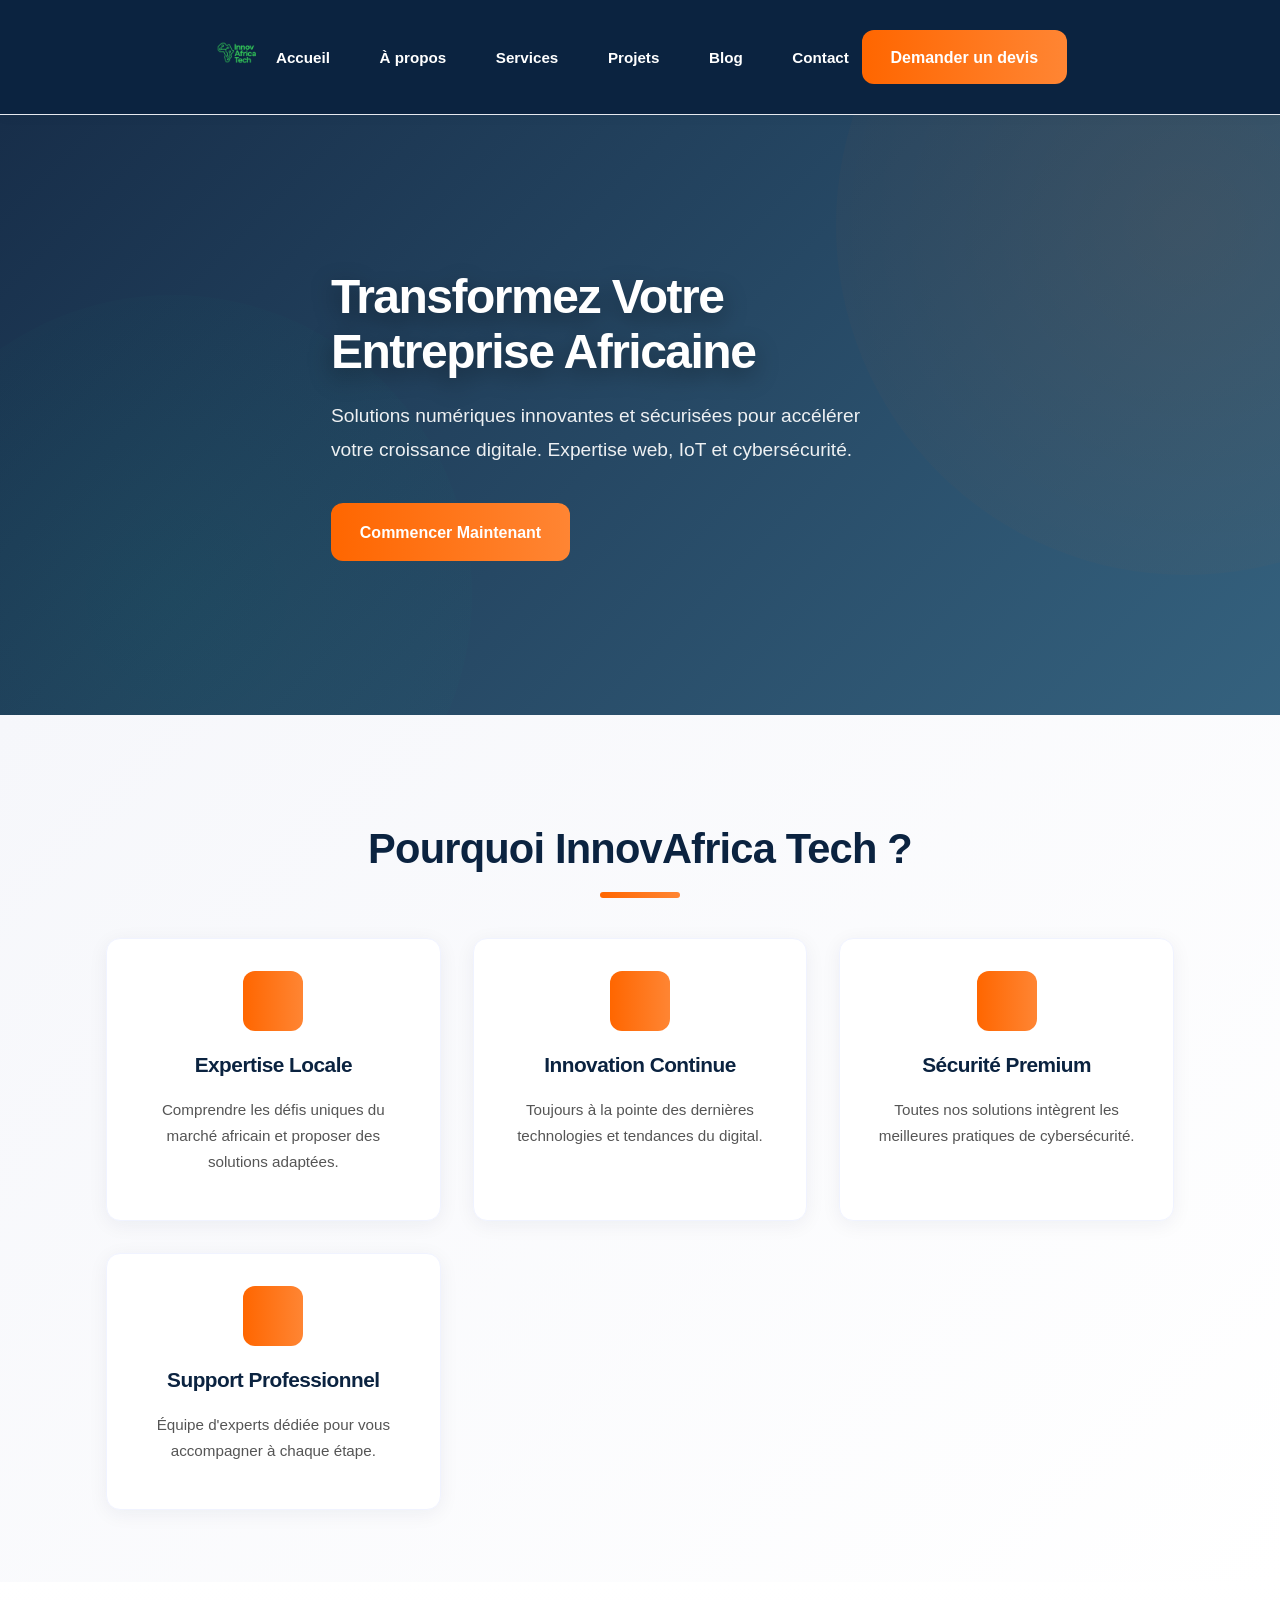
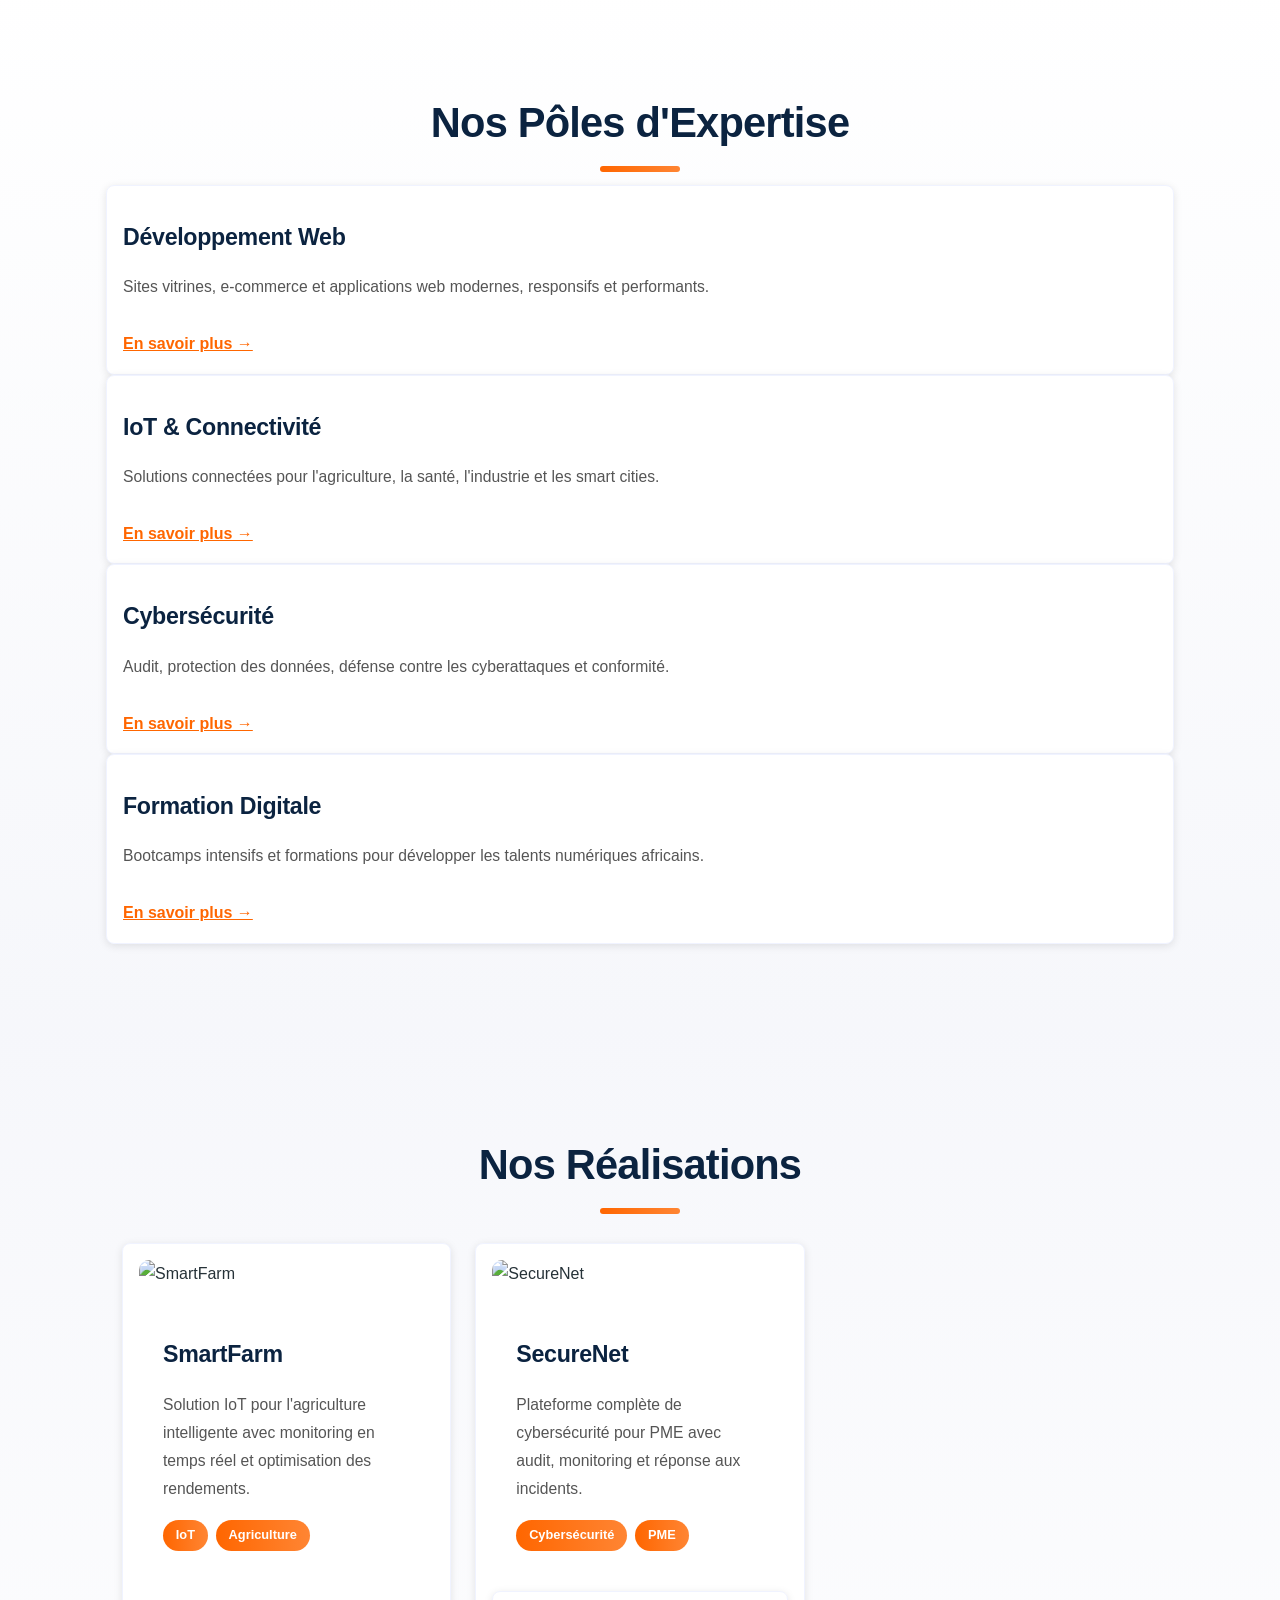
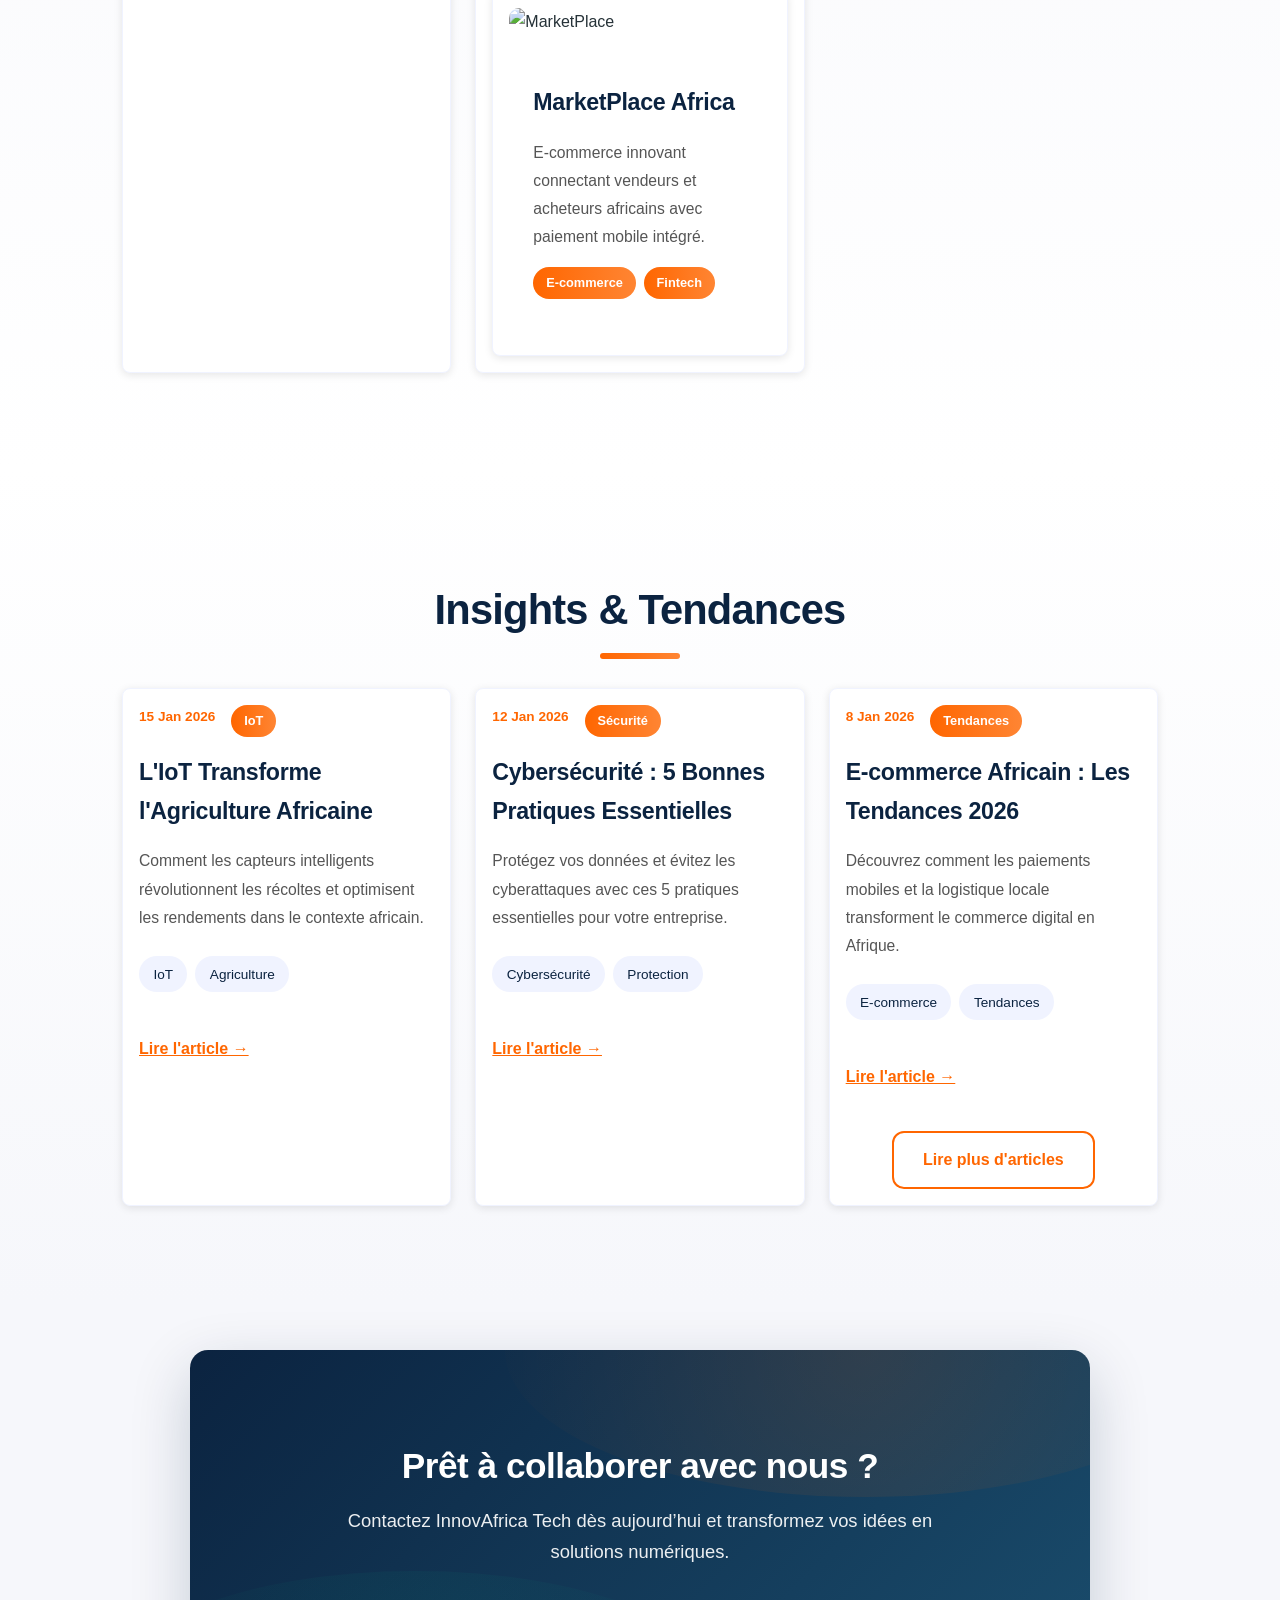
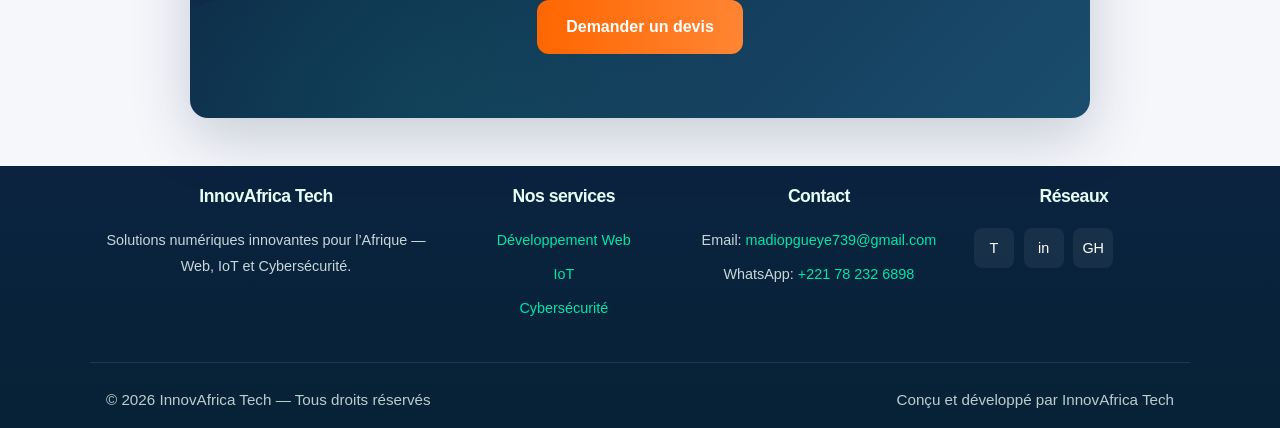
==== index.html @ 02b21266 "Add files via upload" ====
<!DOCTYPE html>
<html lang="fr">
<head>
    <meta charset="UTF-8">
    <meta name="viewport" content="width=device-width, initial-scale=1.0">
    <meta name="description" content="InnovAfrica Tech - Solutions numériques innovantes pour l'Afrique">
    <title>InnovAfrica Tech - Web, IoT, Cybersécurité</title>
    <link rel="stylesheet" href="assets/css/style.css">
</head>
<body>
<header>
  <nav class="navbar">
    <div class="inner container">
      <a class="logo" href="index.html">
        <img src="assets/images/logo.png" alt="Logo InnovAfrica Tech">
      </a>

      <ul class="nav-links">
        <li><a href="index.html">Accueil</a></li>
        <li><a href="apropos.html">À propos</a></li>
        <li><a href="services.html">Services</a></li>
        <li><a href="projets.html">Projets</a></li>
        <li><a href="blog.html">Blog</a></li>
        <li><a href="contact.html">Contact</a></li>
      </ul>

      <div class="actions">
        <a href="devis.html" class="btn">Demander un devis</a>
      </div>

      <div class="burger">☰</div>
    </div>
  </nav>
</header>
<main>

<!-- Hero principal -->
<section class="hero">
  <div class="inner container">
    <h1>Transformez Votre Entreprise Africaine</h1>
    <p>Solutions numériques innovantes et sécurisées pour accélérer votre croissance digitale. Expertise web, IoT et cybersécurité.</p>
    <div class="hero-cta">
      <a href="contact.html" class="btn">Commencer Maintenant</a>
      <a href="apropos.html" class="btn secondary">En Savoir Plus</a>
    </div>
  </div>
</section>

<!-- Section Services en bref -->
<!-- Section Avantages clés -->
<section class="key-benefits">
  <div class="container">
    <h2 class="section-title">Pourquoi InnovAfrica Tech ?</h2>
    <div class="benefits-grid">
      <div class="benefit-item">
        <div class="benefit-icon"></div>
        <h3>Expertise Locale</h3>
        <p>Comprendre les défis uniques du marché africain et proposer des solutions adaptées.</p>
      </div>
      <div class="benefit-item">
        <div class="benefit-icon"></div>
        <h3>Innovation Continue</h3>
        <p>Toujours à la pointe des dernières technologies et tendances du digital.</p>
      </div>
      <div class="benefit-item">
        <div class="benefit-icon"></div>
        <h3>Sécurité Premium</h3>
        <p>Toutes nos solutions intègrent les meilleures pratiques de cybersécurité.</p>
      </div>
      <div class="benefit-item">
        <div class="benefit-icon"></div>
        <h3>Support Professionnel</h3>
        <p>Équipe d'experts dédiée pour vous accompagner à chaque étape.</p>
      </div>
    </div>
  </div>
</section>
<section class="home-services">
  <div class="container">
    <h2 class="section-title">Nos Pôles d'Expertise</h2>
      <div class="service-card">
        <div class="service-icon"></div>
        <h3>Développement Web</h3>
        <p>Sites vitrines, e-commerce et applications web modernes, responsifs et performants.</p>
        <a href="services.html" class="service-link">En savoir plus →</a>
      </div>
      <div class="service-card">
        <div class="service-icon"></div>
        <h3>IoT & Connectivité</h3>
        <p>Solutions connectées pour l'agriculture, la santé, l'industrie et les smart cities.</p>
        <a href="services.html" class="service-link">En savoir plus →</a>
      </div>
      <div class="service-card">
        <div class="service-icon"></div>
        <h3>Cybersécurité</h3>
        <p>Audit, protection des données, défense contre les cyberattaques et conformité.</p>
        <a href="services.html" class="service-link">En savoir plus →</a>
      </div>
      <div class="service-card">
        <div class="service-icon"></div>
        <h3>Formation Digitale</h3>
        <p>Bootcamps intensifs et formations pour développer les talents numériques africains.</p>
        <a href="services.html" class="service-link">En savoir plus →</a>
      </div>
    </div>
  </div>
</section>

<!-- Section Projets phares -->
<section class="home-projects">
  <div class="container">
    <h2 class="section-title">Nos Réalisations</h2>
    <div class="projects-grid grid">
    <div class="project-card">
      <img src="assets/images/projet1.jpg" alt="SmartFarm">
        <div class="project-content">
          <h3>SmartFarm</h3>
          <p>Solution IoT pour l'agriculture intelligente avec monitoring en temps réel et optimisation des rendements.</p>
          <div class="project-tags">
            <span>IoT</span>
            <span>Agriculture</span>
          </div>
        </div>
    </div>
    <div class="project-card">
      <img src="assets/images/projet2.jpg" alt="SecureNet">
        <div class="project-content">
          <h3>SecureNet</h3>
          <p>Plateforme complète de cybersécurité pour PME avec audit, monitoring et réponse aux incidents.</p>
          <div class="project-tags">
            <span>Cybersécurité</span>
            <span>PME</span>
          </div>
        </div>
          <div class="project-card">
            <img src="assets/images/projet3.jpg" alt="MarketPlace">
            <div class="project-content">
              <h3>MarketPlace Africa</h3>
              <p>E-commerce innovant connectant vendeurs et acheteurs africains avec paiement mobile intégré.</p>
              <div class="project-tags">
                <span>E-commerce</span>
                <span>Fintech</span>
              </div>
            </div>
          </div>
    </div>
    <div class="projects-cta">
      <a href="projets.html" class="btn">Voir tous nos projets</a>
    </div>
  </div>
</section>

<!-- Section Blog -->
<section class="home-blog">
  <div class="container">
    <h2 class="section-title">Insights & Tendances</h2>
    <div class="blog-grid grid">
    <article class="blog-post">
        <div class="blog-meta">
          <span class="blog-date">15 Jan 2026</span>
          <span class="blog-category">IoT</span>
        </div>
        <h3>L'IoT Transforme l'Agriculture Africaine</h3>
        <p>Comment les capteurs intelligents révolutionnent les récoltes et optimisent les rendements dans le contexte africain.</p>
        <div class="blog-tags">
          <span class="tag">IoT</span>
          <span class="tag">Agriculture</span>
        </div>
        <a href="blog.html" class="read-more">Lire l'article →</a>
    </article>
    <article class="blog-post">
        <div class="blog-meta">
          <span class="blog-date">12 Jan 2026</span>
          <span class="blog-category">Sécurité</span>
        </div>
        <h3>Cybersécurité : 5 Bonnes Pratiques Essentielles</h3>
        <p>Protégez vos données et évitez les cyberattaques avec ces 5 pratiques essentielles pour votre entreprise.</p>
        <div class="blog-tags">
          <span class="tag">Cybersécurité</span>
          <span class="tag">Protection</span>
        </div>
        <a href="blog.html" class="read-more">Lire l'article →</a>
      </article>
      <article class="blog-post">
        <div class="blog-meta">
          <span class="blog-date">8 Jan 2026</span>
          <span class="blog-category">Tendances</span>
        </div>
        <h3>E-commerce Africain : Les Tendances 2026</h3>
        <p>Découvrez comment les paiements mobiles et la logistique locale transforment le commerce digital en Afrique.</p>
        <div class="blog-tags">
          <span class="tag">E-commerce</span>
          <span class="tag">Tendances</span>
        </div>
        <a href="blog.html" class="read-more">Lire l'article →</a>
        <div class="blog-cta">
          <a href="blog.html" class="btn secondary">Lire plus d'articles</a>
        </div>
      </div>
    </article>
  </div>
</section>

<!-- Call to Action -->
<section class="cta">
  <h2>Prêt à collaborer avec nous ?</h2>
  <p>Contactez InnovAfrica Tech dès aujourd’hui et transformez vos idées en solutions numériques.</p>
  <a href="devis.html" class="btn">Demander un devis</a>
</section>

</main>
<footer>
  <div class="container">
    <div class="col">
      <h4>InnovAfrica Tech</h4>
      <p>Solutions numériques innovantes pour l’Afrique — Web, IoT et Cybersécurité.</p>
    </div>
    <div class="col">
      <h4>Nos services</h4>
      <p><a href="services.html">Développement Web</a></p>
      <p><a href="services.html">IoT</a></p>
      <p><a href="services.html">Cybersécurité</a></p>
    </div>
    <div class="col">
      <h4>Contact</h4>
      <p>Email: <a href="mailto:madiopgueye739@gmail.com">madiopgueye739@gmail.com</a></p>
      <p>WhatsApp: <a href="https://wa.me/221782326898" target="_blank" rel="noopener noreferrer">+221 78 232 6898</a></p>
    </div>
    <div class="col">
      <h4>Réseaux</h4>
      <div class="socials">
        <a href="#" aria-label="Twitter">T</a>
        <a href="#" aria-label="LinkedIn">in</a>
        <a href="#" aria-label="GitHub">GH</a>
      </div>
    </div>
  </div>
  <div class="container bottom">
    <div class="legal">&copy; 2026 InnovAfrica Tech — Tous droits réservés</div>
    <div class="legal">Conçu et développé par InnovAfrica Tech</div>
  </div>
</footer>
<script src="assets/js/script.js"></script>
<script src="assets/js/form-handler.js"></script>
<script src="assets/js/ui.js"></script>
</body>
</html>
---- assets/css/style.css ----
/* === Variables === */
:root{
  --bg: #f6f7fb;
  --blue: #0b2340;
  --accent: #ff6600;
  --accent-2: #00c58e;
  --text: #263238;
  --nav-height: 72px;
  --muted: #6b7280;
  --white: #ffffff;
  --card-shadow: 0 6px 20px rgba(11,35,64,0.08);
  --grad-1: linear-gradient(135deg, #0b2340 0%, #1a4d6d 100%);
  --grad-2: linear-gradient(90deg, #ff6600 0%, #ff8533 100%);
  --grad-3: linear-gradient(135deg, #00c58e 0%, #00e6a8 100%);
}

/* === Base reset === */
*{box-sizing:border-box}
html,body{height:100%}
body{
  margin:0;
  font-family: Inter, 'Segoe UI', Arial, sans-serif;
  background:var(--bg);
  color:var(--text);
  -webkit-font-smoothing:antialiased;
  line-height:1.7;
  overflow-x:hidden;
}

h1,h2,h3,h4,h5,h6{font-weight:700;letter-spacing:-0.5px}
h1{font-size:3.2rem;line-height:1.2}
h2{font-size:2rem;line-height:1.3;margin-bottom:1.25rem}
h3{font-size:1.35rem;margin-bottom:0.8rem}
p{margin-bottom:0.8rem;color:#4a5568}
a{color:var(--accent);transition:color .2s ease}
a:hover{color:var(--accent-2)}

/* === Layout helpers === */
.container{max-width:1100px;margin:0 auto;padding:0 1rem}

/* === Navbar === */
.navbar{
  background:var(--white);
  border-bottom:1px solid #e6e9ef;
  position:sticky;top:0;z-index:1000;
  box-shadow:0 2px 12px rgba(0,0,0,0.04);
  animation:slideDown .4s ease;
  padding:0.75rem 0;
}
.navbar .inner{
  display:flex;
  align-items:center;
  justify-content:space-between;
  padding:0.75rem 0;
  flex-wrap:wrap;
}
.logo img{height:48px}
.nav-links{
  list-style:none;
  display:flex;
  gap:1.25rem;
  align-items:center;
  margin:0;
}
.nav-links a{
  color:var(--text);
  text-decoration:none;
  padding:0.6rem 0.8rem;
  border-radius:8px;
  font-weight:600;
  font-size:0.95rem;
  transition:all .25s ease;
  position:relative;
}
.nav-links a::before{
  content:'';
  position:absolute;
  bottom:0;
  left:0;
  width:100%;
  height:2px;
  background:var(--accent);
  transform:scaleX(0);
  transform-origin:right;
  transition:transform .3s ease;
}
.nav-links a:hover::before{
  transform:scaleX(1);
  transform-origin:left;
}
.nav-links a:hover{color:var(--accent)}
.actions{display:flex;gap:0.75rem}
.burger{display:none;font-size:1.6rem;cursor:pointer;color:var(--blue)}

/* Mobile responsive header */
@media (max-width:900px){
  .navbar{
    padding:0.5rem 0;
  }
  .navbar .inner{
    padding:0.5rem 0;
    gap:0.5rem;
  }
  .logo img{height:40px}
  .nav-links{
    display:none;
    position:absolute;
    right:1rem;
    top:calc(var(--nav-height) + 8px);
    background:var(--white);
    flex-direction:column;
    padding:1.2rem;
    border-radius:10px;
    box-shadow:0 8px 32px rgba(0,0,0,0.12);
    gap:0.8rem;
    width:200px;
    list-style:none;
  }
  .nav-links.show{display:flex}
  .nav-links a{
    padding:0.7rem 1rem;
    border-radius:8px;
    transition:all .2s ease;
  }
  .nav-links a:hover{
    background:linear-gradient(135deg, #fff5e6, #e6f8f6);
  }
  .burger{display:block}
  .actions{
    order:3;
    width:100%;
    margin-top:0.5rem;
    justify-content:flex-start;
  }
}

@media (max-width:600px){
  .navbar{
    padding:0.4rem 0;
  }
  .navbar .inner{
    padding:0.4rem 0;
  }
  .logo img{height:36px}
  .nav-links{
    top:calc(var(--nav-height) + 8px);
    right:0.5rem;
    width:180px;
    padding:1rem;
  }
  .nav-links a{
    font-size:0.9rem;
    padding:0.6rem 0.8rem;
  }
  .actions .btn{
    padding:0.7rem 1.3rem;
    font-size:0.9rem;
  }
}


/* Mobile responsive header continues normally */
@media (max-width:900px){
  .nav-links{display:none !important}
  .nav-links.show{display:flex !important}
}

@media (max-width:600px){
  .nav-links{display:none !important}
  .nav-links.show{display:flex !important}
}
.btn{
  background:var(--grad-2);
  color:var(--white);
  padding:0.85rem 1.8rem;
  border-radius:12px;
  text-decoration:none;
  font-weight:700;
  font-size:1rem;
  border:none;
  cursor:pointer;
  display:inline-flex;
  align-items:center;
  gap:0.6rem;
  transition:transform .2s cubic-bezier(0.34, 1.56, 0.64, 1), box-shadow .2s ease, background .2s ease;
  position:relative;
  overflow:hidden;
}
.btn::before{
  content:'';
  position:absolute;
  top:0;
  left:-100%;
  width:100%;
  height:100%;
  background:rgba(255,255,255,0.2);
  transition:left .3s ease;
}
.btn:hover{
  transform:translateY(-3px);
  box-shadow:0 16px 40px rgba(255,102,0,0.3);
}
.btn:hover::before{
  left:100%;
}
.btn.secondary{background:transparent;border:2px solid var(--accent);color:var(--accent)}
.btn.secondary:hover{background:var(--accent);color:var(--white)}
.burger{display:none;font-size:1.6rem;cursor:pointer}

/* === HERO PROFESSIONNEL === */
.hero{
  background:linear-gradient(135deg, rgba(11,35,64,0.95), rgba(26,77,109,0.88)), url('../images/hero-bg.jpg') center/cover no-repeat;
  color:var(--white);
  padding:8.5rem 0;
  position:relative;
  overflow:hidden;
  min-height:600px;
  display:flex;
  align-items:center;
}
.hero::before{
  content:'';
  position:absolute;
  top:-40%;
  right:-20%;
  width:700px;
  height:700px;
  background:radial-gradient(circle, rgba(255,102,0,0.08), transparent);
  border-radius:50%;
  pointer-events:none;
  animation:float 25s ease-in-out infinite;
}
.hero::after{
  content:'';
  position:absolute;
  bottom:-30%;
  left:-10%;
  width:600px;
  height:600px;
  background:radial-gradient(circle, rgba(0,197,142,0.06), transparent);
  border-radius:50%;
  pointer-events:none;
  animation:float 30s ease-in-out infinite reverse;
}
@keyframes float{
  0%, 100%{transform:translateY(0px)}
  50%{transform:translateY(30px)}
}
.hero .inner{
  text-align:left;
  position:relative;
  z-index:2;
  max-width:650px;
}
.hero h1{
  font-size:3.8rem;
  margin:0 0 1.2rem;
  font-weight:900;
  text-shadow:0 8px 24px rgba(0,0,0,0.4);
  letter-spacing:-1.5px;
  line-height:1.15;
}
.hero p{
  font-size:1.3rem;
  color:rgba(255,255,255,0.92);
  margin-bottom:2rem;
  max-width:550px;
  line-height:1.8;
}

/* Hero animated text */
.hero h1, .hero p, .hero .btn{opacity:0;transform:translateY(18px);transition:opacity .6s ease, transform .6s ease}
.hero .in-view{opacity:1;transform:translateY(0)}

/* Link underline animation */
.nav-links a{position:relative}
.nav-links a::after{content:'';position:absolute;left:0;right:0;bottom:-6px;height:2px;background:var(--accent);transform:scaleX(0);transform-origin:left;transition:transform .28s ease}
.nav-links a:hover::after{transform:scaleX(1)}

/* Button micro interactions */
.btn{display:inline-flex;align-items:center;gap:0.5rem;transition:transform .18s ease, box-shadow .18s ease}
.btn:active{transform:translateY(1px) scale(.995)}

/* Decorative accent for sections */
.section-title{position:relative}
.section-title::after{content:'';display:block;width:56px;height:4px;background:linear-gradient(90deg,var(--accent),var(--accent-2));border-radius:4px;margin:8px auto 0}

/* === Sections === */
main{padding:0}
.home-services, .home-projects, .home-blog, .services-list{padding:5rem 0;position:relative}
.home-services{background:linear-gradient(180deg, #ffffff 0%, #f6f7fb 100%)}
.home-projects{background:linear-gradient(180deg, #f6f7fb 0%, #ffffff 100%)}
.home-blog{background:linear-gradient(180deg, #ffffff 0%, #f6f7fb 100%)}
.section-title{
  font-size:2.6rem;
  color:var(--blue);
  margin-bottom:0.8rem;
  text-align:center;
  font-weight:900;
  position:relative;
  letter-spacing:-0.8px;
}
.section-title::after{
  content:'';
  display:block;
  width:80px;
  height:6px;
  background:var(--grad-2);
  border-radius:4px;
  margin:1rem auto 0;
}
.grid{display:grid;gap:1.5rem}
.services-grid{grid-template-columns:repeat(auto-fit,minmax(240px,1fr));gap:1.5rem}
.projects-grid{grid-template-columns:repeat(auto-fit,minmax(260px,1fr));gap:1.5rem}
.blog-grid{grid-template-columns:repeat(auto-fit,minmax(280px,1fr));gap:1.5rem}

/* Responsive grids - Ensure mobile adaptation */
@media (max-width: 991px) {
  .services-grid{grid-template-columns:repeat(auto-fit,minmax(220px,1fr));gap:1rem}
  .projects-grid{grid-template-columns:repeat(auto-fit,minmax(240px,1fr));gap:1rem}
  .blog-grid{grid-template-columns:repeat(auto-fit,minmax(260px,1fr));gap:1rem}
}

@media (max-width: 767px) {
  .services-grid{grid-template-columns:repeat(2,1fr);gap:1rem}
  .projects-grid{grid-template-columns:repeat(2,1fr);gap:1rem}
  .blog-grid{grid-template-columns:1fr}
}

@media (max-width: 575px) {
  .services-grid, .projects-grid, .blog-grid{grid-template-columns:1fr;gap:0.75rem}
}

.service-card h3, .project-card h3, .blog-post h3{
  color:var(--blue);
  font-size:1.45rem;
  margin:0.5rem 0 1rem;
  font-weight:800;
  letter-spacing:-0.3px;
}
.service-card p, .project-card p, .blog-post p{
  color:#555;
  line-height:1.8;
  font-size:0.98rem;
}

.card, .service-card, .project-card, .blog-post{
  background:var(--white);
  padding:2rem;
  border-radius:14px;
  box-shadow:0 4px 24px rgba(11,35,64,0.06);
  border:1px solid #f0f3ff;
  transition:transform .3s cubic-bezier(0.34, 1.56, 0.64, 1), box-shadow .3s ease, border-color .3s ease;
  position:relative;
}
.card:hover, .service-card:hover, .project-card:hover, .blog-post:hover{
  transform:translateY(-12px);
  box-shadow:0 24px 64px rgba(11,35,64,0.18);
  border-color:var(--accent-2);
}
.project-card img{width:100%;height:180px;object-fit:cover;border-radius:10px;margin-bottom:1rem}
.blog-post a{color:var(--accent);font-weight:600;display:inline-flex;align-items:center;gap:0.5rem;transition:all .2s ease}
.blog-post a:hover{gap:0.8rem;color:var(--accent-2)}

/* === Forms === */
.form-section{
  max-width:720px;
  margin:3rem auto;
  padding:2.5rem;
  border-radius:16px;
  background:linear-gradient(135deg, #ffffff, #f9fbff);
  box-shadow:0 10px 40px rgba(11,35,64,0.1);
  border:1px solid #e6f3ff;
  animation:fadeInUp .7s ease;
  position:relative
}
.form-section::before{
  content:'';
  position:absolute;
  top:0;
  left:0;
  right:0;
  height:3px;
  background:var(--grad-2);
  border-radius:16px 16px 0 0
}
.form-section h2{text-align:center;color:var(--blue)}
.form-row{display:grid;grid-template-columns:1fr;gap:1rem}
label{display:block;font-weight:700;margin-bottom:0.5rem;color:var(--blue);font-size:0.95rem}
input,textarea,select{width:100%;padding:0.95rem;border:2px solid #e6e9ef;border-radius:10px;font-size:1rem;font-family:inherit;background:var(--white);transition:all .3s ease;position:relative}
textarea{min-height:140px;resize:vertical}
input:focus,textarea:focus,select:focus{
  outline:none;
  border-color:var(--accent-2);
  box-shadow:0 0 0 4px rgba(0,197,142,0.1), 0 0 20px rgba(0,197,142,0.2);
  transform:translateY(-2px);
  background:linear-gradient(135deg, #ffffff, rgba(0,197,142,0.02))
}
input::placeholder, textarea::placeholder{color:#bbb;transition:color .3s ease}
input:focus::placeholder, textarea:focus::placeholder{color:#ddd}
label{animation:slideInLeft .4s ease}
label:nth-of-type(1){animation-delay:0.1s}
label:nth-of-type(2){animation-delay:0.2s}
label:nth-of-type(3){animation-delay:0.3s}
label:nth-of-type(4){animation-delay:0.4s}
.form-actions{display:flex;gap:0.75rem;align-items:center;justify-content:flex-start;margin-top:1rem}
.form-message{margin-top:1rem;font-weight:600}
.form-message.success{color:#08633e;background:#e6fff3;padding:1rem;border-radius:10px;border-left:5px solid #00c58e}
.form-message.error{color:#6b0b0b;background:#fff0f0;padding:1rem;border-radius:10px;border-left:5px solid #ff6600}

/* === CTA === */
.cta{
  background:var(--grad-1);
  color:var(--white);
  padding:4rem 2rem;
  border-radius:18px;
  margin:3rem auto;
  text-align:center;
  position:relative;
  overflow:hidden;
  max-width:900px;
  box-shadow:0 20px 60px rgba(11,35,64,0.2);
}
.cta::before{
  content:'';
  position:absolute;
  top:-40%;
  right:-15%;
  width:80%;
  height:80%;
  background:radial-gradient(circle, rgba(255,102,0,0.12), transparent);
  border-radius:50%;
  pointer-events:none;
}
.cta::after{
  content:'';
  position:absolute;
  bottom:-30%;
  left:-10%;
  width:70%;
  height:70%;
  background:radial-gradient(circle, rgba(0,197,142,0.08), transparent);
  border-radius:50%;
  pointer-events:none;
}
.cta h2{
  color:var(--white);
  margin-bottom:1rem;
  position:relative;
  z-index:1;
  font-size:2.2rem;
  font-weight:900;
}
.cta p{
  color:rgba(255,255,255,0.92);
  font-size:1.15rem;
  position:relative;
  z-index:1;
  max-width:600px;
  margin:0 auto 2rem;
}
.cta .btn{
  margin-top:0;
  position:relative;
  z-index:1;
}

/* === Footer === */
/* === Footer === */
footer{background:linear-gradient(180deg,#0b2340 0%, #072236 100%);color:#e9f7f3;padding:3.5rem 0;margin-top:3rem}
footer .container{display:flex;gap:2rem;flex-wrap:wrap;align-items:flex-start;justify-content:space-between}
footer .col{min-width:200px;max-width:320px}
footer h4{color:#e6fff6;margin:0 0 1rem;font-size:1.1rem;font-weight:700}
footer p{color:rgba(233,247,243,0.85);margin:0 0 0.5rem;line-height:1.8}
footer a{color:#00e6a8;text-decoration:none;transition:color .2s ease}
footer a:hover{color:#00ffc0;text-decoration:underline}
footer .socials{display:flex;gap:.6rem;margin-top:1rem}
footer .socials a{display:inline-flex;align-items:center;justify-content:center;width:40px;height:40px;border-radius:8px;background:rgba(255,255,255,0.06);color:var(--white);text-decoration:none;transition:transform .2s ease,background .2s ease}
footer .socials a:hover{transform:translateY(-4px);background:var(--grad-2)}
footer .bottom{border-top:1px solid rgba(255,255,255,0.1);margin-top:2rem;padding-top:1.5rem;display:flex;justify-content:space-between;align-items:center;flex-wrap:wrap}
footer .legal{color:rgba(233,247,243,0.8);font-size:0.95rem}

/* Back to top button */
.back-to-top{position:fixed;right:20px;bottom:20px;width:48px;height:48px;border-radius:10px;background:var(--grad-2);color:white;display:flex;align-items:center;justify-content:center;font-size:1.25rem;box-shadow:0 8px 28px rgba(11,35,64,0.22);cursor:pointer;z-index:1200;opacity:0;transform:translateY(12px) scale(.98);transition:opacity .32s ease,transform .32s ease;border:none}
.back-to-top.show{opacity:1;transform:translateY(0) scale(1)}
.back-to-top:hover{box-shadow:0 12px 38px rgba(255,102,0,0.3);transform:translateY(-3px) scale(1.05)}
.back-to-top:active{transform:translateY(1px) scale(.98)}

/* About & Team sections */
.about-hero{background:var(--grad-1);color:var(--white);padding:4.5rem 0;text-align:center;position:relative;overflow:hidden}
.about-hero h1{font-size:2.8rem;margin-bottom:1rem;font-weight:800}
.about-section{padding:3rem 0;display:grid;gap:2rem;grid-template-columns:repeat(auto-fit, minmax(300px, 1fr))}
.about-card{background:var(--white);padding:2rem;border-radius:14px;border-left:5px solid var(--accent);box-shadow:var(--card-shadow);transition:all .3s ease}
.about-card:hover{transform:translateY(-8px);box-shadow:0 16px 48px rgba(11,35,64,0.15)}
.about-card h2{color:var(--blue);font-size:1.5rem;margin-top:0}
.team-section{padding:3rem 0;text-align:center;background:linear-gradient(135deg, rgba(11,35,64,0.02), rgba(0,197,142,0.02));border-radius:12px;margin:2rem 0}
.team-section h2{animation:fadeInUp .6s ease}
.team-grid{grid-template-columns:repeat(auto-fit, minmax(240px, 1fr));gap:2rem}
.team-member{background:var(--white);padding:1.5rem;border-radius:14px;box-shadow:var(--card-shadow);transition:all .3s ease;border:1px solid #f0f3ff}
.team-member:hover{transform:translateY(-8px);box-shadow:0 16px 48px rgba(11,35,64,0.15)}
.team-member img{width:100%;height:200px;object-fit:cover;border-radius:10px;margin-bottom:1rem}
.team-member h3{color:var(--blue)}

/* Footer small screens */
@media(max-width:700px){
  footer .container{flex-direction:column;gap:1rem}
  footer .bottom{flex-direction:column;gap:.6rem}
  .hero h1{font-size:2.2rem}
  .section-title{font-size:1.8rem}
}

/* === Utility === */
.text-center{text-align:center}

/* Key benefits grid */
.key-benefits {padding: 3rem 0}
.benefits-grid {
  display: grid;
  grid-template-columns: repeat(auto-fit, minmax(220px, 1fr));
  gap: 1.5rem;
  margin-top: 2rem;
}
.benefit-item {
  padding: 2rem 1.5rem;
  background: var(--white);
  border-radius: 12px;
  text-align: center;
  box-shadow: 0 4px 16px rgba(11,35,64,0.06);
  transition: transform .3s ease, box-shadow .3s ease;
}
.benefit-item:hover {
  transform: translateY(-8px);
  box-shadow: 0 12px 32px rgba(11,35,64,0.12);
}
.benefit-icon {
  width: 60px;
  height: 60px;
  background: var(--grad-2);
  border-radius: 12px;
  display: flex;
  align-items: center;
  justify-content: center;
  margin: 0 auto 1rem;
  font-size: 1.8rem;
}
.benefit-item h3 {margin-bottom: 0.8rem}
.benefit-item p {font-size: 0.95rem; color: #666}

/* === Responsive === */
@media (max-width:900px){
  .hero .inner{text-align:center}
  .nav-links{display:none;position:absolute;right:1rem;top:70px;background:var(--white);flex-direction:column;padding:1rem;border-radius:8px;box-shadow:var(--card-shadow)}
  .nav-links.show{display:flex}
  .burger{display:block}
  h1{font-size:2.4rem}
  .hero h1{font-size:2rem}
  .section-title{font-size:1.8rem}
  .form-section{padding:1.5rem}
  .benefits-grid{grid-template-columns:repeat(2,1fr);gap:1rem}
}

@media (max-width:600px){
  .hero h1{font-size:1.6rem}
  .hero p{font-size:1rem}
  .project-card img{height:140px}
  .team-member img{height:150px}
  h2{font-size:1.6rem}
  .section-title{font-size:1.5rem}
  footer .container{flex-direction:column;gap:1.5rem}
  .benefits-grid{grid-template-columns:1fr;gap:0.75rem}
}

/* === ANIMATIONS AVANCÉES === */
@keyframes fadeInUp{from{opacity:0;transform:translateY(30px)}to{opacity:1;transform:translateY(0)}}
@keyframes slideInRight{from{opacity:0;transform:translateX(-30px)}to{opacity:1;transform:translateX(0)}}
@keyframes slideInLeft{from{opacity:0;transform:translateX(30px)}to{opacity:1;transform:translateX(0)}}
@keyframes slideDown{from{transform:translateY(-100%)}to{transform:translateY(0)}}
@keyframes pulse{0%,100%{opacity:1}50%{opacity:.7}}

/* Animation helper classes */
.pre-animate{opacity:0;transform:translateY(24px);transition:opacity .6s ease,transform .6s ease}
.in-view{opacity:1;transform:translateY(0)}

/* Card reveal animations */
.service-card, .project-card, .blog-post, .team-member, .about-card{
  animation: fadeInUp .6s ease-out forwards;
  opacity:0
}
.service-card:nth-child(1){animation-delay:0.1s}
.service-card:nth-child(2){animation-delay:0.2s}
.service-card:nth-child(3){animation-delay:0.3s}
.service-card:nth-child(4){animation-delay:0.4s}
.project-card:nth-child(1){animation-delay:0.1s}
.project-card:nth-child(2){animation-delay:0.2s}
.project-card:nth-child(3){animation-delay:0.3s}
.blog-post:nth-child(1){animation-delay:0.15s}
.blog-post:nth-child(2){animation-delay:0.3s}
.blog-post:nth-child(3){animation-delay:0.45s}
.team-member:nth-child(1){animation-delay:0.1s}
.team-member:nth-child(2){animation-delay:0.2s}
.team-member:nth-child(3){animation-delay:0.3s}

/* Enhanced hover animations */
.service-card, .project-card, .blog-post, .team-member, .about-card{
  position:relative;overflow:hidden
}
.service-card::after, .project-card::after, .blog-post::after, .team-member::after, .about-card::after{
  content:'';
  position:absolute;
  top:0;
  left:-100%;
  width:100%;
  height:100%;
  background:linear-gradient(90deg, transparent, rgba(255,255,255,.2), transparent);
  transition:left .5s ease
}
.service-card:hover::after, .project-card:hover::after, .blog-post:hover::after, .team-member:hover::after, .about-card:hover::after{
  left:100%
}

/* subtle floating effect for project images */
.project-card img{transition:transform .6s ease,box-shadow .6s ease}
.project-card:hover img{transform:translateY(-6px) scale(1.02);box-shadow:0 18px 40px rgba(11,35,64,0.08)}

/* Blog card hover effects */
.blog-post:hover{border-color:var(--accent)}
.blog-post h3{transition:color .3s ease}
.blog-post:hover h3{color:var(--accent)}

/* Team member interactive effects */
.team-member img{transition:transform .4s ease, filter .4s ease}
.team-member:hover img{transform:scale(1.08);filter:brightness(1.1)}
.team-member:hover{border-color:var(--accent-2)}

/* About card left border animation */
.about-card{border-left:5px solid transparent;background:linear-gradient(135deg, #ffffff 0%, #f9fbff 100%)}
.about-card:hover{border-left-color:var(--accent);border-left-width:5px}

/* Blog post styles */
.blog-meta {
  display: flex;
  gap: 1rem;
  margin-bottom: 1rem;
  font-size: 0.85rem;
  flex-wrap: wrap;
}
.blog-date {
  color: var(--accent);
  font-weight: 600;
}
.blog-category {
  background: var(--grad-2);
  color: white;
  padding: 0.3rem 0.8rem;
  border-radius: 20px;
  font-weight: 600;
  font-size: 0.8rem;
}
.blog-tags {
  display: flex;
  gap: 0.5rem;
  margin: 1.5rem 0;
  flex-wrap: wrap;
}
.tag {
  background: #f0f3ff;
  color: var(--blue);
  padding: 0.4rem 0.9rem;
  border-radius: 20px;
  font-size: 0.85rem;
  font-weight: 500;
  transition: all .2s ease;
}
.tag:hover {
  background: var(--blue);
  color: white;
}
.read-more {
  display: inline-flex;
  align-items: center;
  gap: 0.5rem;
  color: var(--accent);
  font-weight: 700;
  transition: all .3s ease;
  margin-top: 1.2rem;
  font-size: 1rem;
}
.read-more:hover {
  gap: 0.8rem;
  color: var(--accent-2);
}

/* Newsletter section */
.newsletter-section {
  padding: 4rem 0;
  background: linear-gradient(180deg, #f6f7fb 0%, #ffffff 100%);
}

/* Hero CTA buttons */
.hero-cta {
  display: flex;
  gap: 1.2rem;
  margin-top: 2.2rem;
  flex-wrap: wrap;
}
.hero-cta .btn {
  margin-top: 0;
}

/* Key Benefits Section */
.key-benefits {
  padding: 4.5rem 0;
  background: linear-gradient(135deg, #f6f7fb 0%, #ffffff 100%);
}
.benefits-grid {
  display: grid;
  grid-template-columns: repeat(auto-fit, minmax(250px, 1fr));
  gap: 2rem;
  margin-top: 2.5rem;
}
.benefit-item {
  background: var(--white);
  padding: 2rem;
  border-radius: 14px;
  box-shadow: 0 4px 20px rgba(11,35,64,0.06);
  border: 1px solid #f0f3ff;
  text-align: center;
  transition: all .3s ease;
  animation: fadeInUp .6s ease-out forwards;
  opacity: 0;
}
.benefit-item:nth-child(1) { animation-delay: 0.1s }
.benefit-item:nth-child(2) { animation-delay: 0.2s }
.benefit-item:nth-child(3) { animation-delay: 0.3s }
.benefit-item:nth-child(4) { animation-delay: 0.4s }
.benefit-item:hover {
  transform: translateY(-8px);
  box-shadow: 0 16px 48px rgba(11,35,64,0.12);
  border-color: var(--accent-2);
}
.benefit-icon {
  font-size: 3rem;
  margin-bottom: 1rem;
  display: block;
}
.benefit-item h3 {
  color: var(--blue);
  font-size: 1.3rem;
  margin: 0.8rem 0 0.5rem;
}
.benefit-item p {
  color: #555;
  font-size: 0.95rem;
  line-height: 1.7;
}

/* Service card improvements */
.home-services .container {
  padding: 0 1rem;
}
.service-icon {
  font-size: 2.8rem;
  margin-bottom: 1rem;
  display: block;
}
.service-link {
  display: inline-flex;
  align-items: center;
  gap: 0.5rem;
  color: var(--accent);
  font-weight: 700;
  margin-top: 1rem;
  transition: all .3s ease;
}
.service-link:hover {
  gap: 0.8rem;
  color: var(--accent-2);
}

/* Project card enhancements */
.home-projects .container {
  padding: 0 1rem;
}
.project-content {
  padding: 1.5rem;
}
.project-tags {
  display: flex;
  gap: 0.5rem;
  margin: 1rem 0;
  flex-wrap: wrap;
}
.project-tags span {
  background: var(--grad-2);
  color: white;
  padding: 0.3rem 0.8rem;
  border-radius: 20px;
  font-size: 0.8rem;
  font-weight: 600;
}
.projects-cta {
  text-align: center;
  margin-top: 2.5rem;
}

/* Blog section improvements */
.home-blog .container {
  padding: 0 1rem;
}
.blog-cta {
  text-align: center;
  margin-top: 2.5rem;
}
.newsletter-card {
  background: linear-gradient(135deg, var(--grad-1), var(--grad-2));
  color: white;
  padding: 3.5rem 2rem;
  border-radius: 16px;
  text-align: center;
  box-shadow: 0 20px 60px rgba(11,35,64,0.2);
  max-width: 700px;
  margin: 0 auto;
}
.newsletter-card h2 {
  color: white;
  font-size: 2rem;
  margin-bottom: 0.8rem;
  font-weight: 900;
}
.newsletter-card p {
  color: rgba(255,255,255,0.9);
  max-width: 500px;
  margin: 0 auto 2rem;
  line-height: 1.6;
}
.newsletter-form {
  display: flex;
  gap: 0.8rem;
  max-width: 500px;
  margin: 0 auto 1.5rem;
  flex-wrap: wrap;
  justify-content: center;
}
.newsletter-form input {
  flex: 1;
  min-width: 220px;
  padding: 1rem 1.3rem;
  border: none;
  border-radius: 10px;
  font-size: 1rem;
  font-family: inherit;
}
.newsletter-form button {
  padding: 1rem 2.2rem;
  white-space: nowrap;
}
.newsletter-note {
  font-size: 0.85rem;
  color: rgba(255,255,255,0.8);
  margin: 0;
}


.nav-links {
  display: none;
  flex-direction: column;
  background: var(--blue);
  position: absolute;
  top: 60px;
  right: 0;
  width: 220px;
  padding: 1rem;
  border-radius: 0 0 8px 8px;
}

.nav-links.active {
  display: flex;
}

.burger {
  display: block;
  font-size: 2rem;
  cursor: pointer;
  color: white;
}

/* Hero */
.hero {
  text-align: center;
  padding: 4rem 1rem;
}
.hero h1 {
  font-size: 1.8rem;
}
.hero p {
  font-size: 1rem;
}

/* Sections en colonne */
.services-grid, .projects-grid, .blog-grid, .team-grid {
  display: grid;
  grid-template-columns: 1fr; /* une seule colonne sur mobile */
  gap: 1.5rem;
  padding: 1rem;
}

.service-card, .project-card, .blog-post, .team-member {
  background: white;
  padding: 1rem;
  border-radius: 8px;
  box-shadow: 0 2px 8px rgba(0,0,0,0.1);
}

/* Formulaires */
.form-section {
  margin: 1rem;
  padding: 1rem;
}

/* Footer */
footer {
  text-align: center;
  padding: 1rem;
  font-size: 0.9rem;
}
/* Tablettes (>= 600px) */
@media(min-width: 600px) {
  .services-grid, .projects-grid, .blog-grid, .team-grid {
    grid-template-columns: repeat(2, 1fr);
  }
  .hero h1 { font-size: 2.2rem; }
  .hero p { font-size: 1.1rem; }
}

/* Desktop (>= 992px) */
@media(min-width: 992px) {
  .nav-links {
    display: flex !important;
    flex-direction: row;
    position: static;
    background: none;
    width: auto;
    padding: 0;
  }
  .burger { display: none; }

  .services-grid, .projects-grid, .blog-grid, .team-grid {
    grid-template-columns: repeat(3, 1fr);
  }
  .hero h1 { font-size: 3rem; }
  .hero p { font-size: 1.2rem; }
}

.navbar {
  background: var(--blue);
  color: white;
  padding: 1rem 2rem;
  display: flex;
  justify-content: space-between;
  align-items: center;
}

.nav-links {
  list-style: none;
  display: flex;
  gap: 1.5rem;
}

.nav-links a {
  color: white;
  text-decoration: none;
}

.logo img {
  height: 50px;
  width: auto;
}

/* ===== COMPLETE RESPONSIVITY ===== */

/* Tablet & Medium screens (768px to 991px) */
@media (min-width: 768px) and (max-width: 991px) {
  h1 {font-size: 2.4rem}
  h2 {font-size: 1.6rem}
  .hero h1 {font-size: 2rem}
  .hero p {font-size: 1.1rem}
  .hero {padding: 4rem 1.5rem}
  .section-title {font-size: 2rem}
  .services-grid {grid-template-columns: repeat(2, 1fr)}
  .projects-grid {grid-template-columns: repeat(2, 1fr)}
  .blog-grid {grid-template-columns: 1fr}
  .form-section {padding: 2rem; margin: 2rem auto}
  .home-services, .home-projects, .home-blog {padding: 3rem 0}
  .service-card, .project-card, .blog-post {padding: 1.5rem}
  .cta {padding: 3rem 1.5rem; font-size: 0.95rem}
}

/* Small screens (576px to 767px) */
@media (min-width: 576px) and (max-width: 767px) {
  :root {--nav-height: 56px}
  h1 {font-size: 1.8rem; line-height: 1.3}
  h2 {font-size: 1.35rem}
  h3 {font-size: 1.15rem}
  p {font-size: 0.95rem}
  .hero h1 {font-size: 1.5rem; margin-bottom: 0.8rem}
  .hero p {font-size: 0.9rem; margin-bottom: 1.2rem}
  .hero {padding: 3rem 1rem; min-height: auto}
  .hero-cta {flex-direction: column; gap: 0.8rem}
  .hero-cta .btn {width: 100%; text-align: center}
  .section-title {font-size: 1.6rem; margin-bottom: 1rem}
  .section-title::after {width: 60px; height: 4px; margin: 0.75rem auto 0}
  .services-grid {grid-template-columns: 1fr}
  .projects-grid {grid-template-columns: 1fr}
  .blog-grid {grid-template-columns: 1fr}
  .service-card, .project-card, .blog-post {padding: 1.25rem}
  .service-card h3, .project-card h3, .blog-post h3 {font-size: 1.2rem}
  .home-services, .home-projects, .home-blog {padding: 2.5rem 0}
  .form-section {padding: 1.5rem; margin: 1.5rem 0.5rem}
  input, textarea, select {padding: 0.8rem; font-size: 16px}
  .cta {padding: 2.5rem 1rem; font-size: 0.9rem}
  .cta h2 {font-size: 1.5rem; margin-bottom: 0.8rem}
  .container {padding: 0 1rem}
  .navbar .inner {padding: 0.4rem 0.5rem}
  .logo img {height: 36px}
  .actions {flex-direction: column; width: 100%; gap: 0.5rem}
  .actions .btn {font-size: 0.85rem; padding: 0.6rem 1rem}
}

/* Extra small screens (< 576px) */
@media (max-width: 575px) {
  :root {--nav-height: 50px}
  * {box-sizing: border-box}
  html, body {height: auto}
  h1 {font-size: 1.5rem; line-height: 1.3}
  h2 {font-size: 1.25rem; margin-bottom: 0.8rem}
  h3 {font-size: 1rem; margin-bottom: 0.6rem}
  p {font-size: 0.9rem; margin-bottom: 0.6rem}
  
  /* Navbar mobile */
  .navbar {padding: 0.3rem 0}
  .navbar .inner {padding: 0.35rem 0.5rem; gap: 0.3rem}
  .logo img {height: 32px}
  .nav-links {width: 160px; padding: 0.8rem; top: calc(var(--nav-height) + 4px); right: 0.25rem}
  .nav-links a {padding: 0.5rem 0.6rem; font-size: 0.85rem}
  .actions {order: 3; width: 100%; margin-top: 0.3rem; flex-direction: column}
  .actions .btn {font-size: 0.8rem; padding: 0.5rem 0.8rem; width: 100%}
  .burger {font-size: 1.4rem}
  
  /* Hero section */
  .hero {padding: 2rem 0.75rem; min-height: auto}
  .hero h1 {font-size: 1.3rem; margin: 0 0 0.6rem; font-weight: 800; letter-spacing: -0.5px}
  .hero p {font-size: 0.85rem; margin-bottom: 1rem; line-height: 1.6}
  .hero-cta {flex-direction: column; gap: 0.6rem; margin-top: 1rem}
  .hero-cta .btn {width: 100%; text-align: center; padding: 0.65rem 1rem; font-size: 0.9rem}
  
  /* Sections */
  .home-services, .home-projects, .home-blog, .key-benefits {padding: 2rem 0}
  .section-title {font-size: 1.35rem; margin-bottom: 0.8rem}
  .section-title::after {width: 50px; height: 3px; margin: 0.6rem auto 0}
  .container {padding: 0 0.75rem}
  
  /* Cards */
  .services-grid, .projects-grid, .blog-grid, .benefits-grid {grid-template-columns: 1fr}
  .service-card, .project-card, .blog-post, .benefit-item {padding: 1rem}
  .service-card h3, .project-card h3, .blog-post h3 {font-size: 1.1rem; margin: 0.4rem 0 0.8rem}
  .project-card img {height: 140px}
  .blog-meta {font-size: 0.8rem; margin-bottom: 0.6rem}
  .blog-tags, .project-tags {gap: 0.3rem; margin: 0.8rem 0}
  .tag, .project-tags span {font-size: 0.75rem; padding: 0.25rem 0.6rem}
  
  /* Forms */
  .form-section {padding: 1.25rem; margin: 1.25rem 0.5rem; border-radius: 12px}
  .form-section h2 {font-size: 1.2rem; margin-bottom: 1rem}
  .form-row {gap: 0.8rem}
  label {font-size: 0.9rem; margin-bottom: 0.4rem}
  input, textarea, select {padding: 0.7rem; font-size: 16px; border-radius: 8px}
  textarea {min-height: 100px}
  .form-actions {flex-direction: column; gap: 0.6rem}
  .form-actions .btn {width: 100%; font-size: 0.9rem}
  
  /* CTA section */
  .cta {padding: 2rem 0.75rem; margin: 2rem 0.5rem; border-radius: 12px}
  .cta h2 {font-size: 1.3rem; margin-bottom: 0.8rem}
  .cta p {font-size: 0.9rem; margin-bottom: 1.2rem}
  .cta .btn {width: 100%; font-size: 0.9rem}
  
  /* Footer */
  footer .container {flex-direction: column; gap: 1.25rem}
  footer .col {text-align: center}
  footer .col h4 {font-size: 1rem; margin-bottom: 0.6rem}
  footer .col p {font-size: 0.85rem; margin-bottom: 0.4rem}
  footer .bottom {flex-direction: column; gap: 0.8rem}
  footer .legal {font-size: 0.8rem; text-align: center}
  
  /* Buttons general */
  .btn {padding: 0.6rem 1rem; font-size: 0.9rem}
  .btn.secondary {font-size: 0.9rem}
  
  /* Back to top */
  .back-to-top {width: 44px; height: 44px; font-size: 1.1rem; right: 12px; bottom: 12px}
}

/* Very small phones (< 360px) */
@media (max-width: 359px) {
  h1 {font-size: 1.35rem}
  h2 {font-size: 1.15rem}
  .hero h1 {font-size: 1.2rem}
  .section-title {font-size: 1.2rem}
  .container {padding: 0 0.5rem}
  .navbar .inner {padding: 0.3rem 0.25rem}
  .logo img {height: 28px}
  .nav-links {width: 140px; right: 0.1rem}
  .btn {padding: 0.55rem 0.85rem; font-size: 0.8rem}
  .actions .btn {font-size: 0.75rem}
}
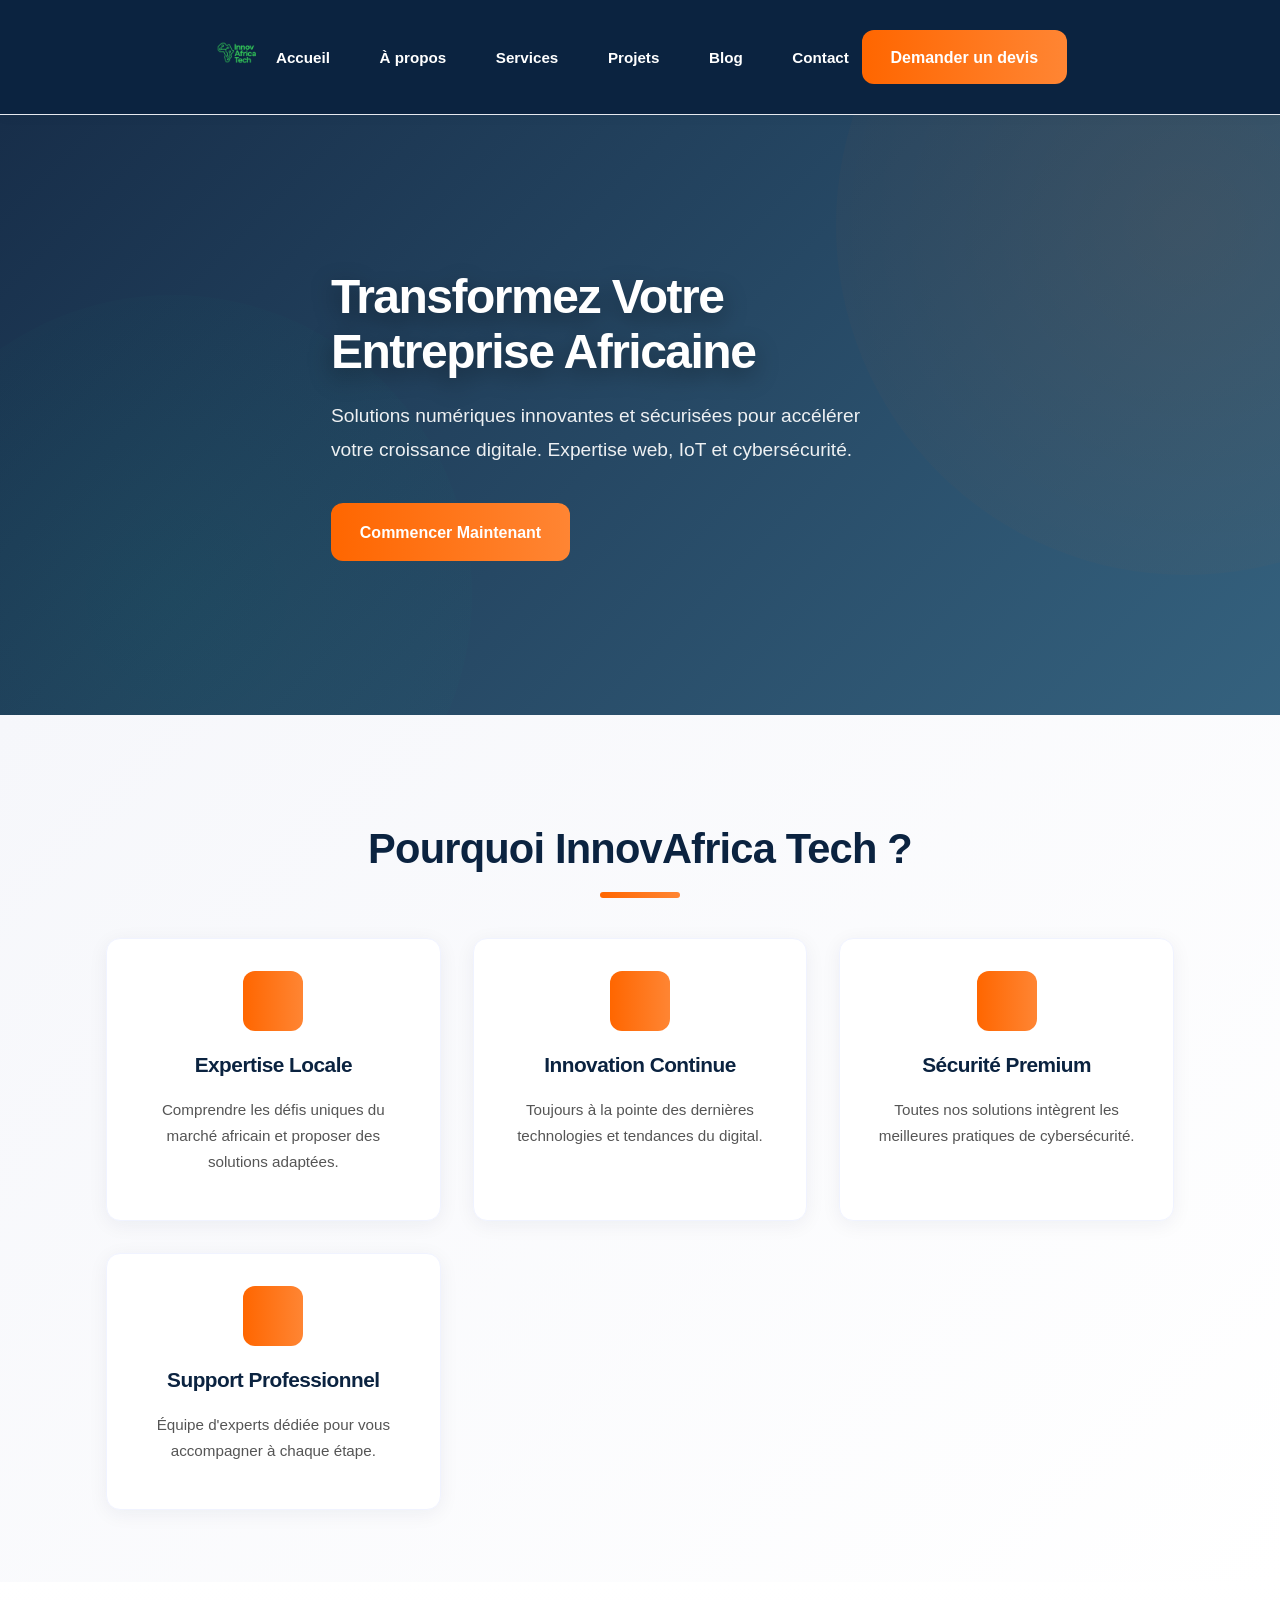
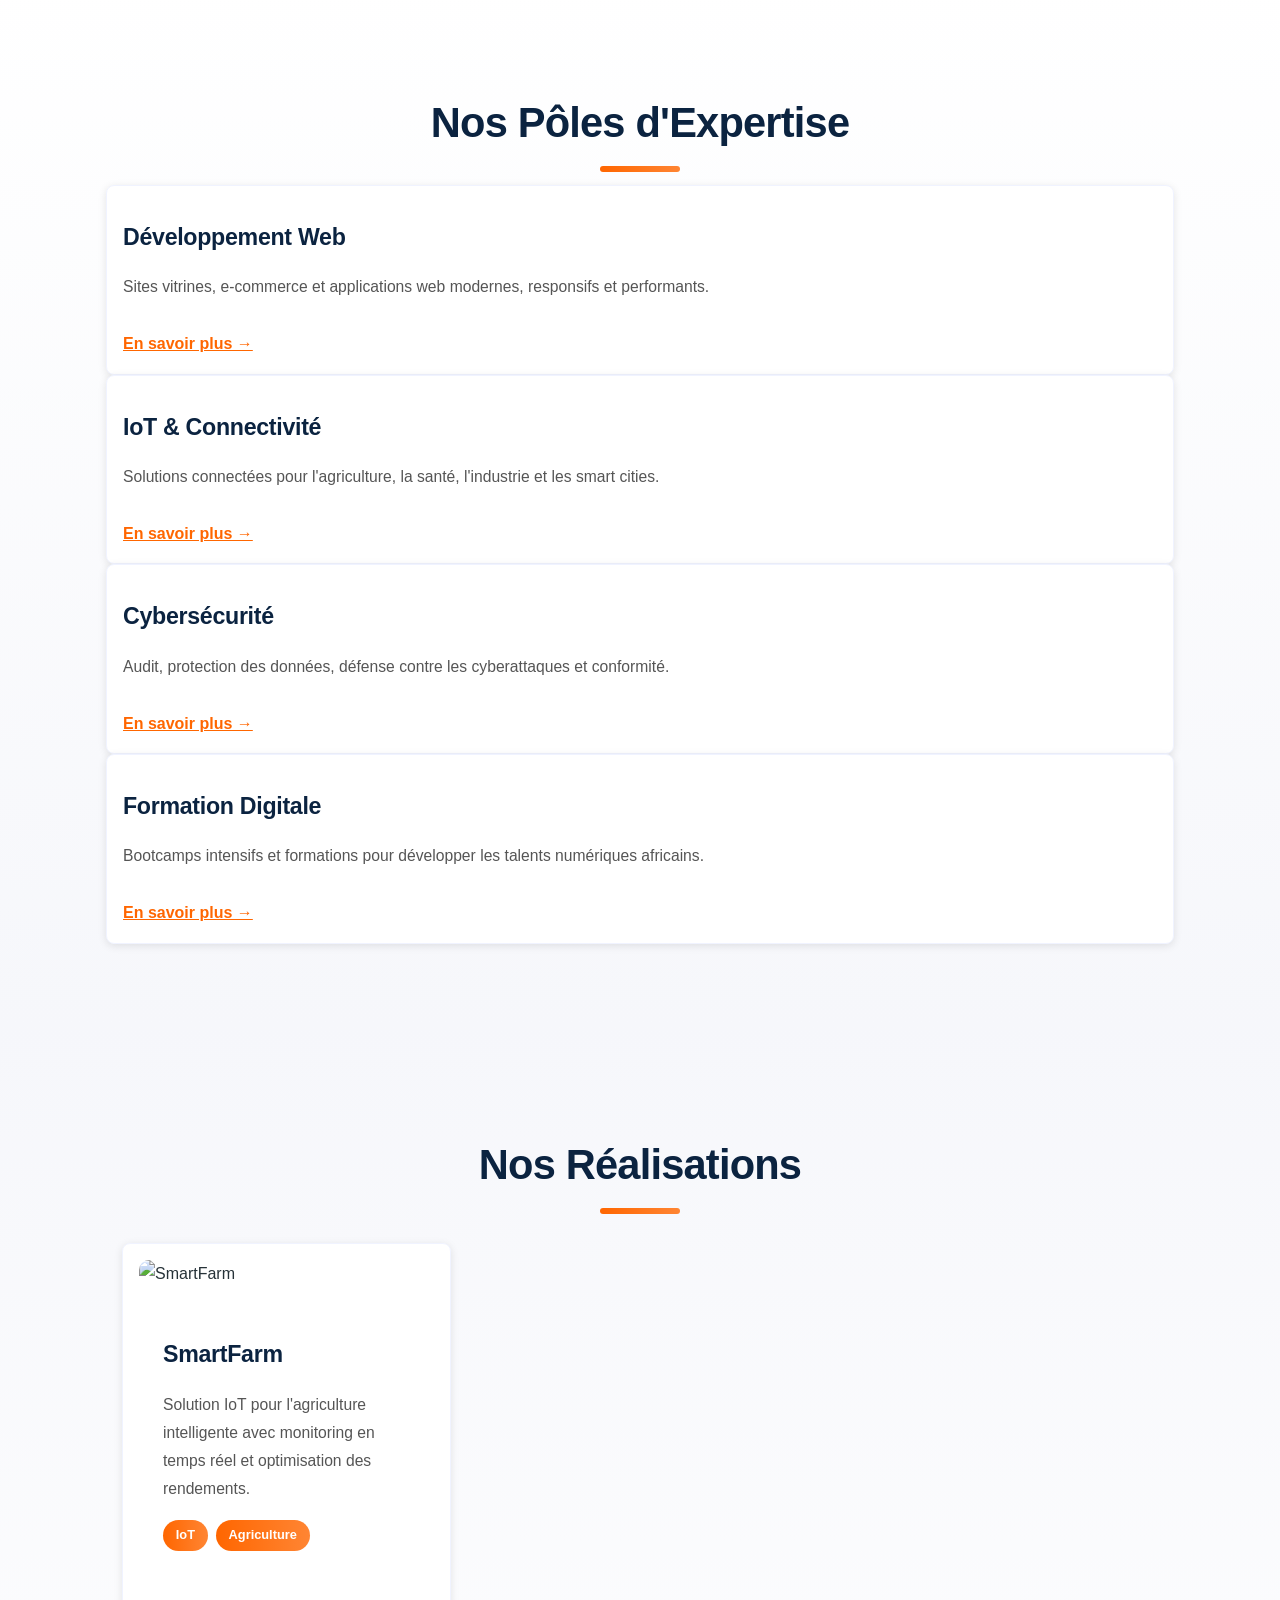
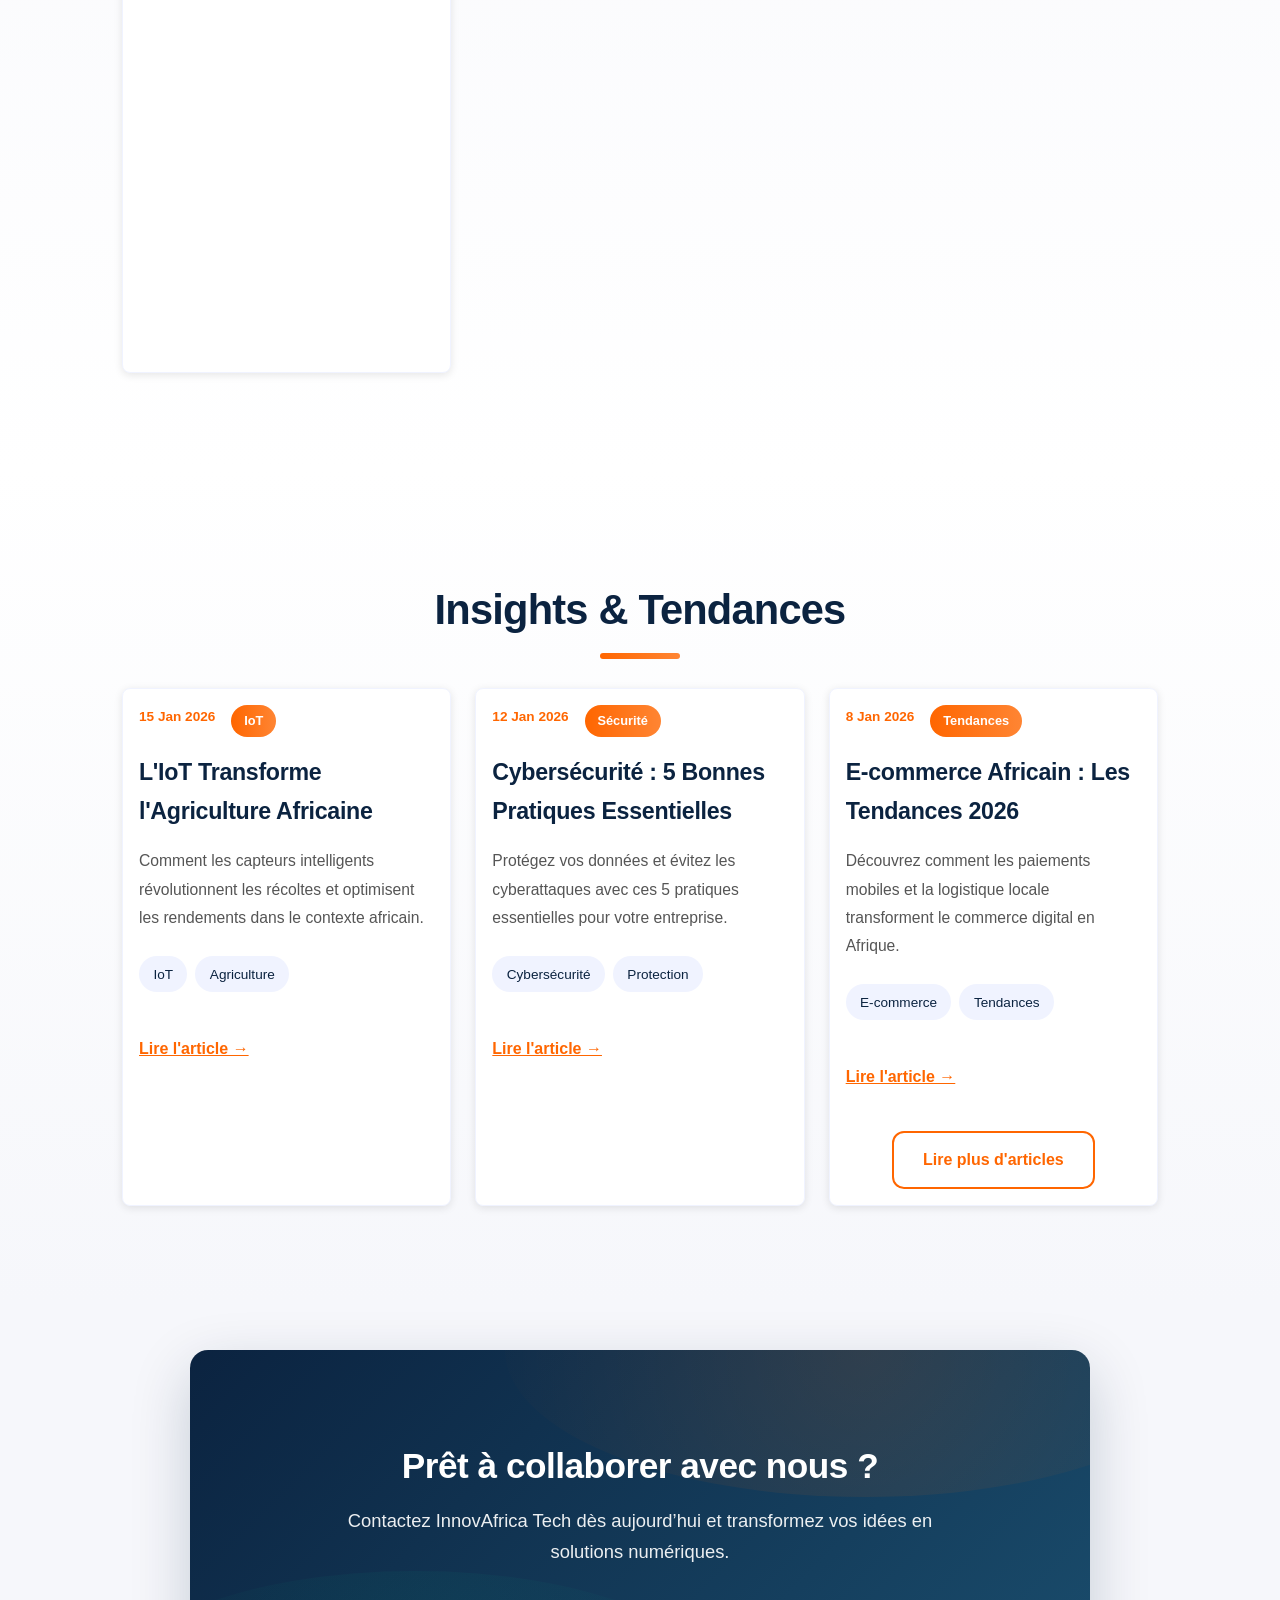
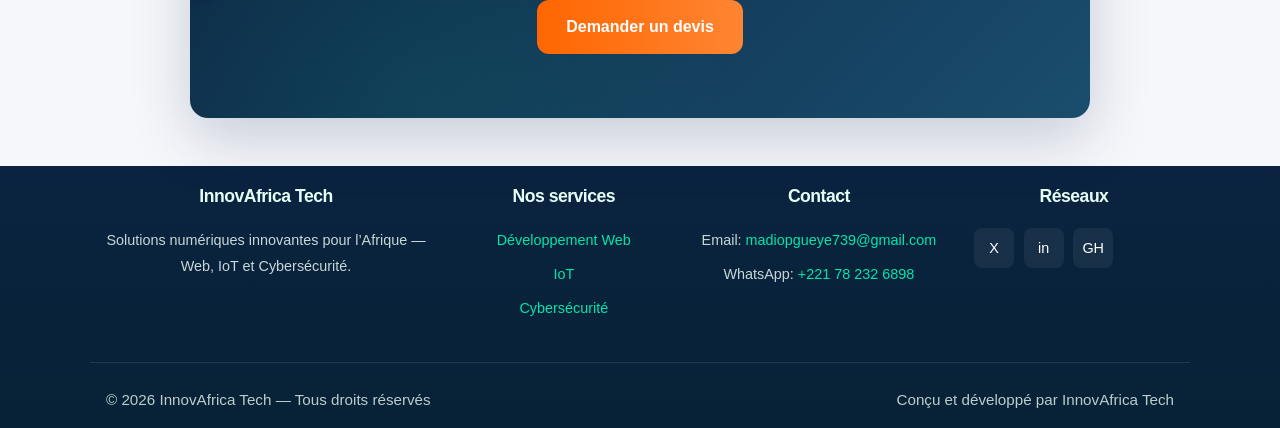
==== commit 48c99887: "Update social media links in index.html" ====
--- a/index.html
+++ b/index.html
@@ -229,9 +229,9 @@
     <div class="col">
       <h4>Réseaux</h4>
       <div class="socials">
-        <a href="#" aria-label="Twitter">T</a>
-        <a href="#" aria-label="LinkedIn">in</a>
-        <a href="#" aria-label="GitHub">GH</a>
+        <a href="https://x.com/guey94446" target="_blank" rel="noopener noreferrer" aria-label="X">X</a>
+        <a href="https://www.linkedin.com/in/madiop-gueye-b58296354" target="_blank" rel="noopener noreferrer" aria-label="LinkedIn">in</a>
+        <a href="https://github.com/Madiopgueye1" target="_blank" rel="noopener noreferrer" aria-label="GitHub">GH</a>
       </div>
     </div>
   </div>
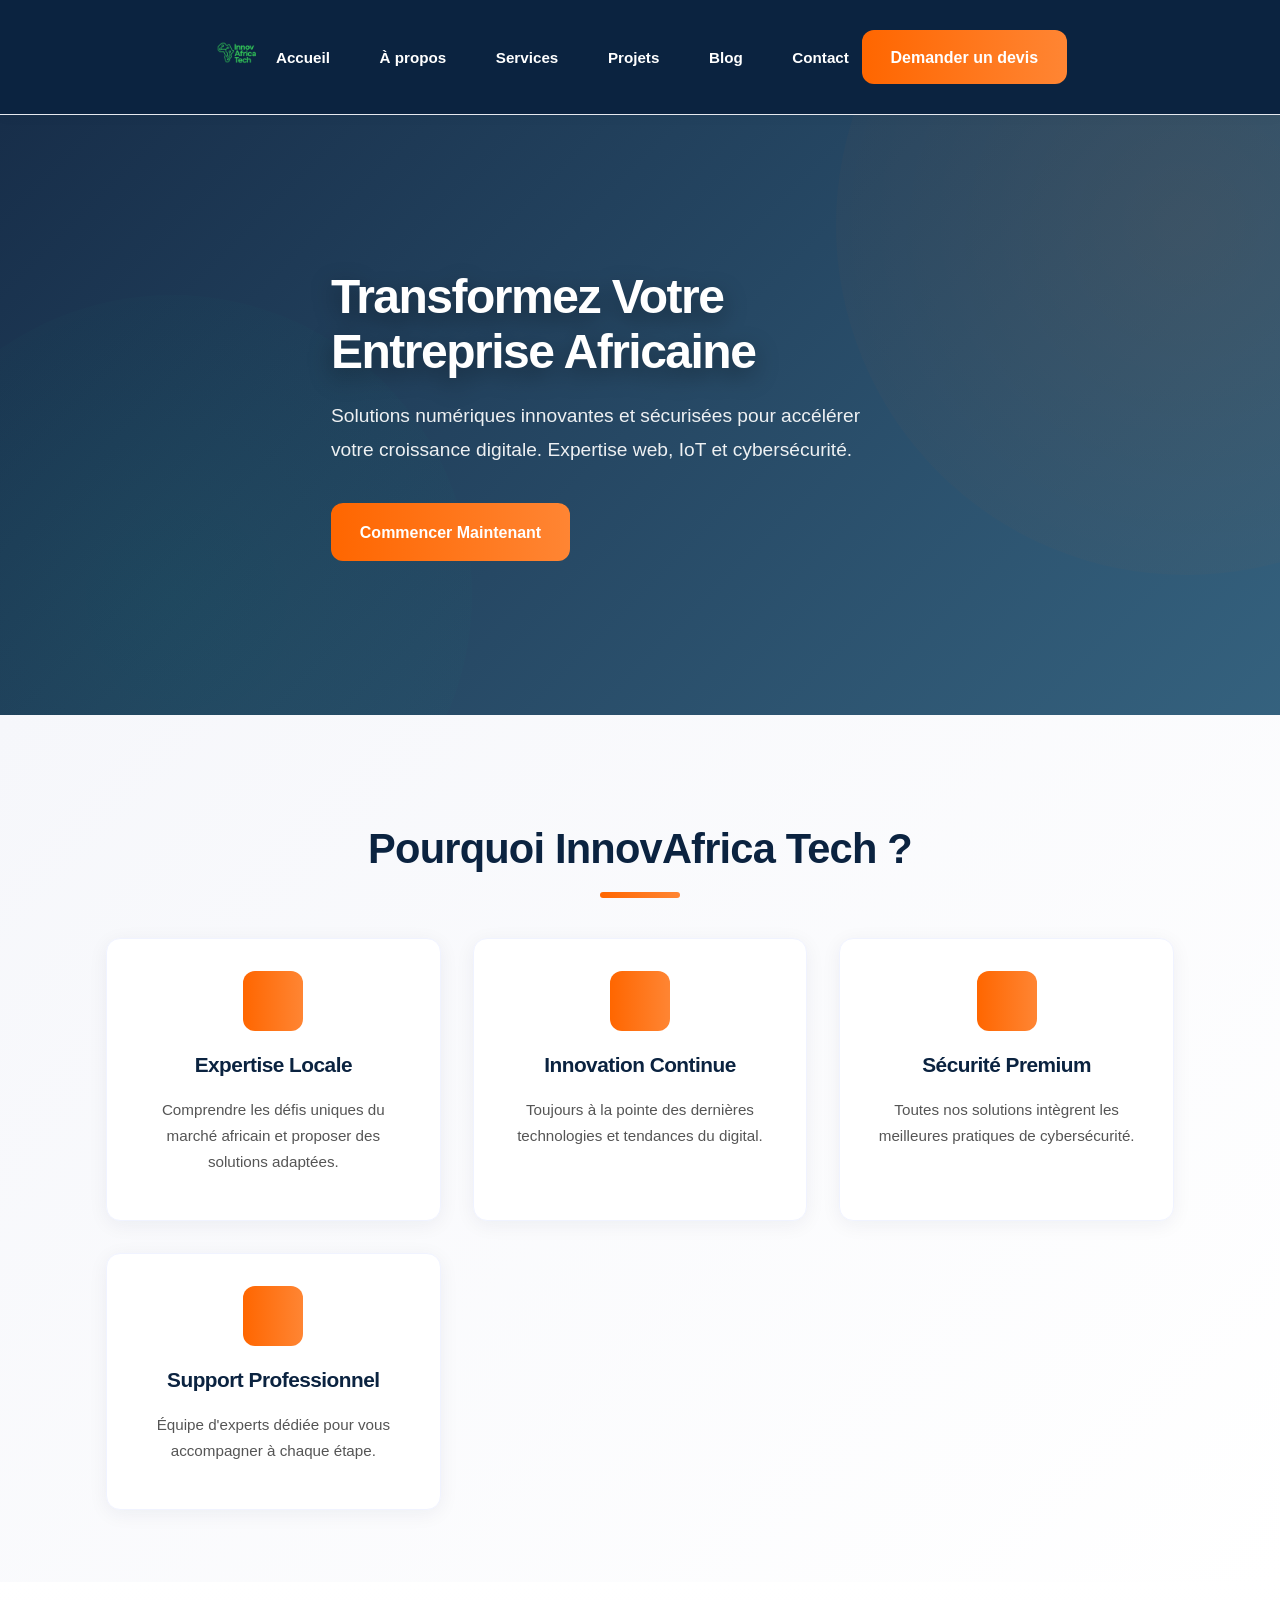
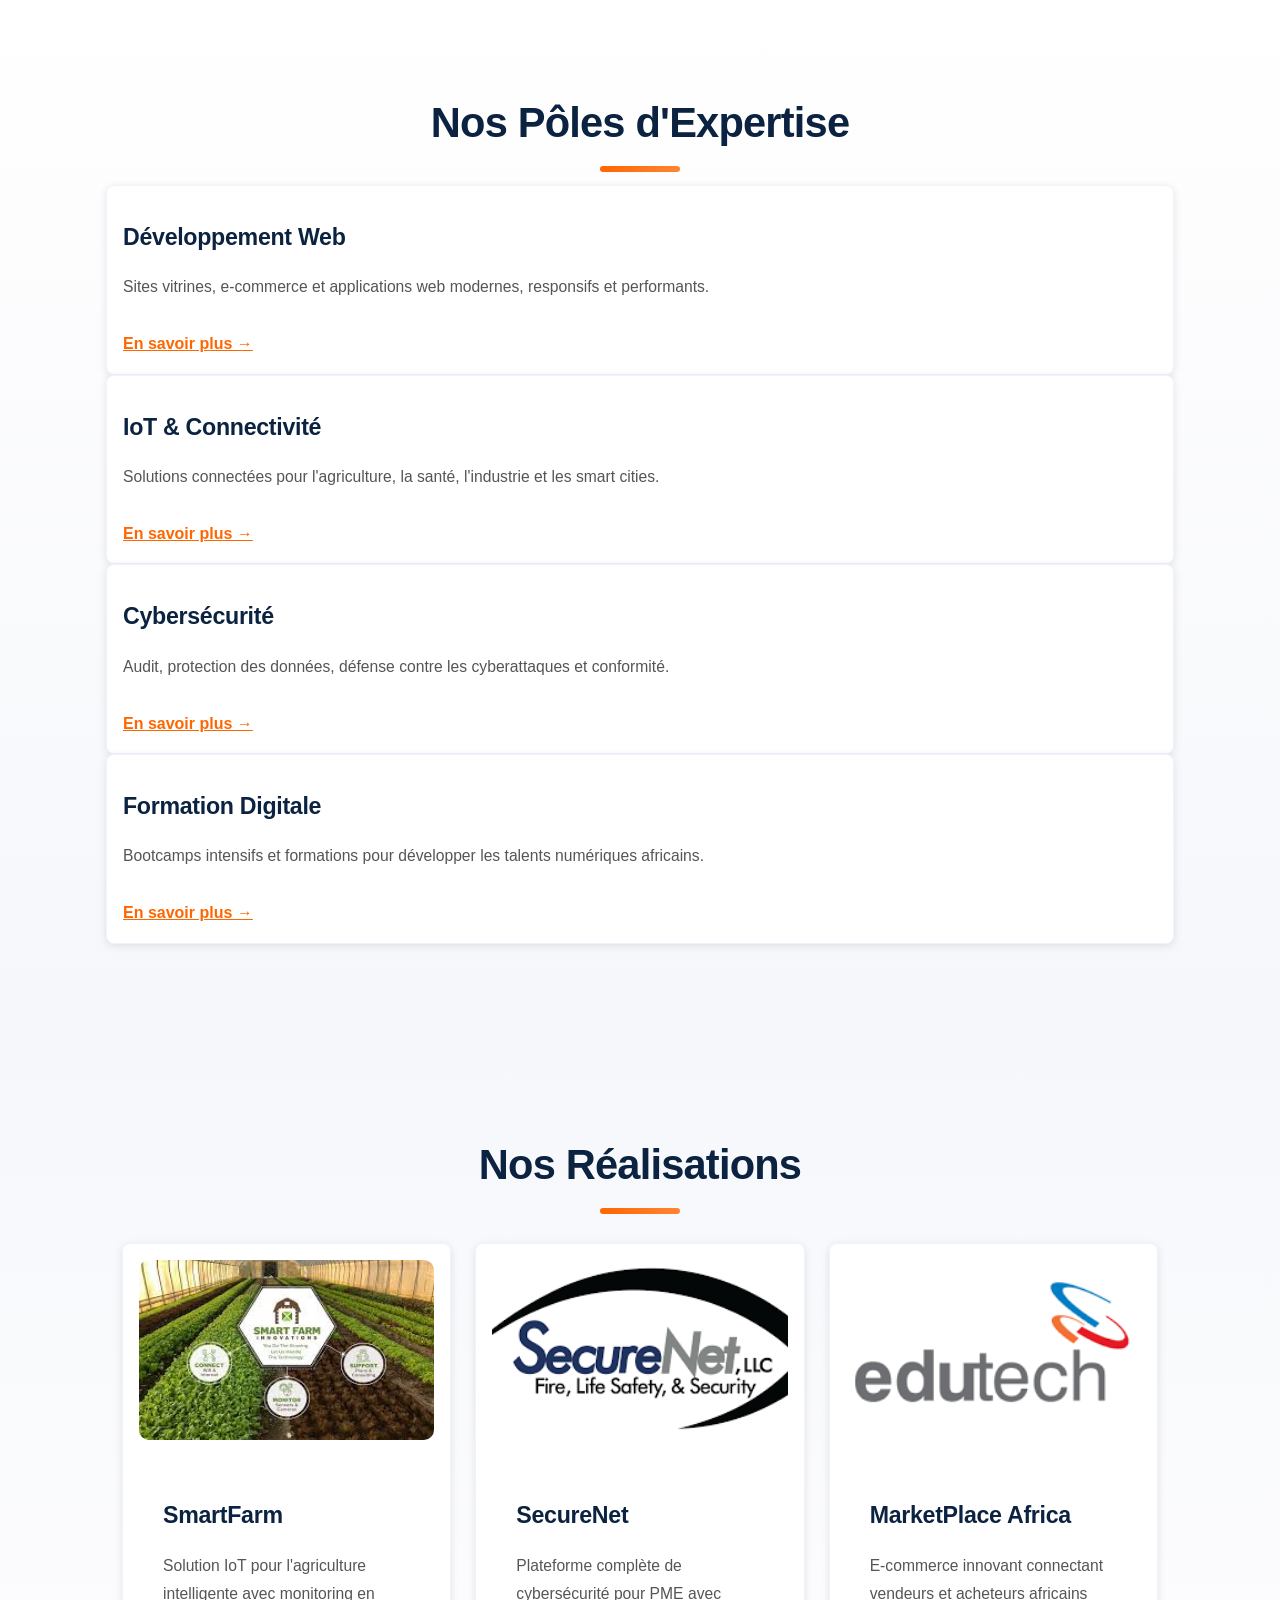
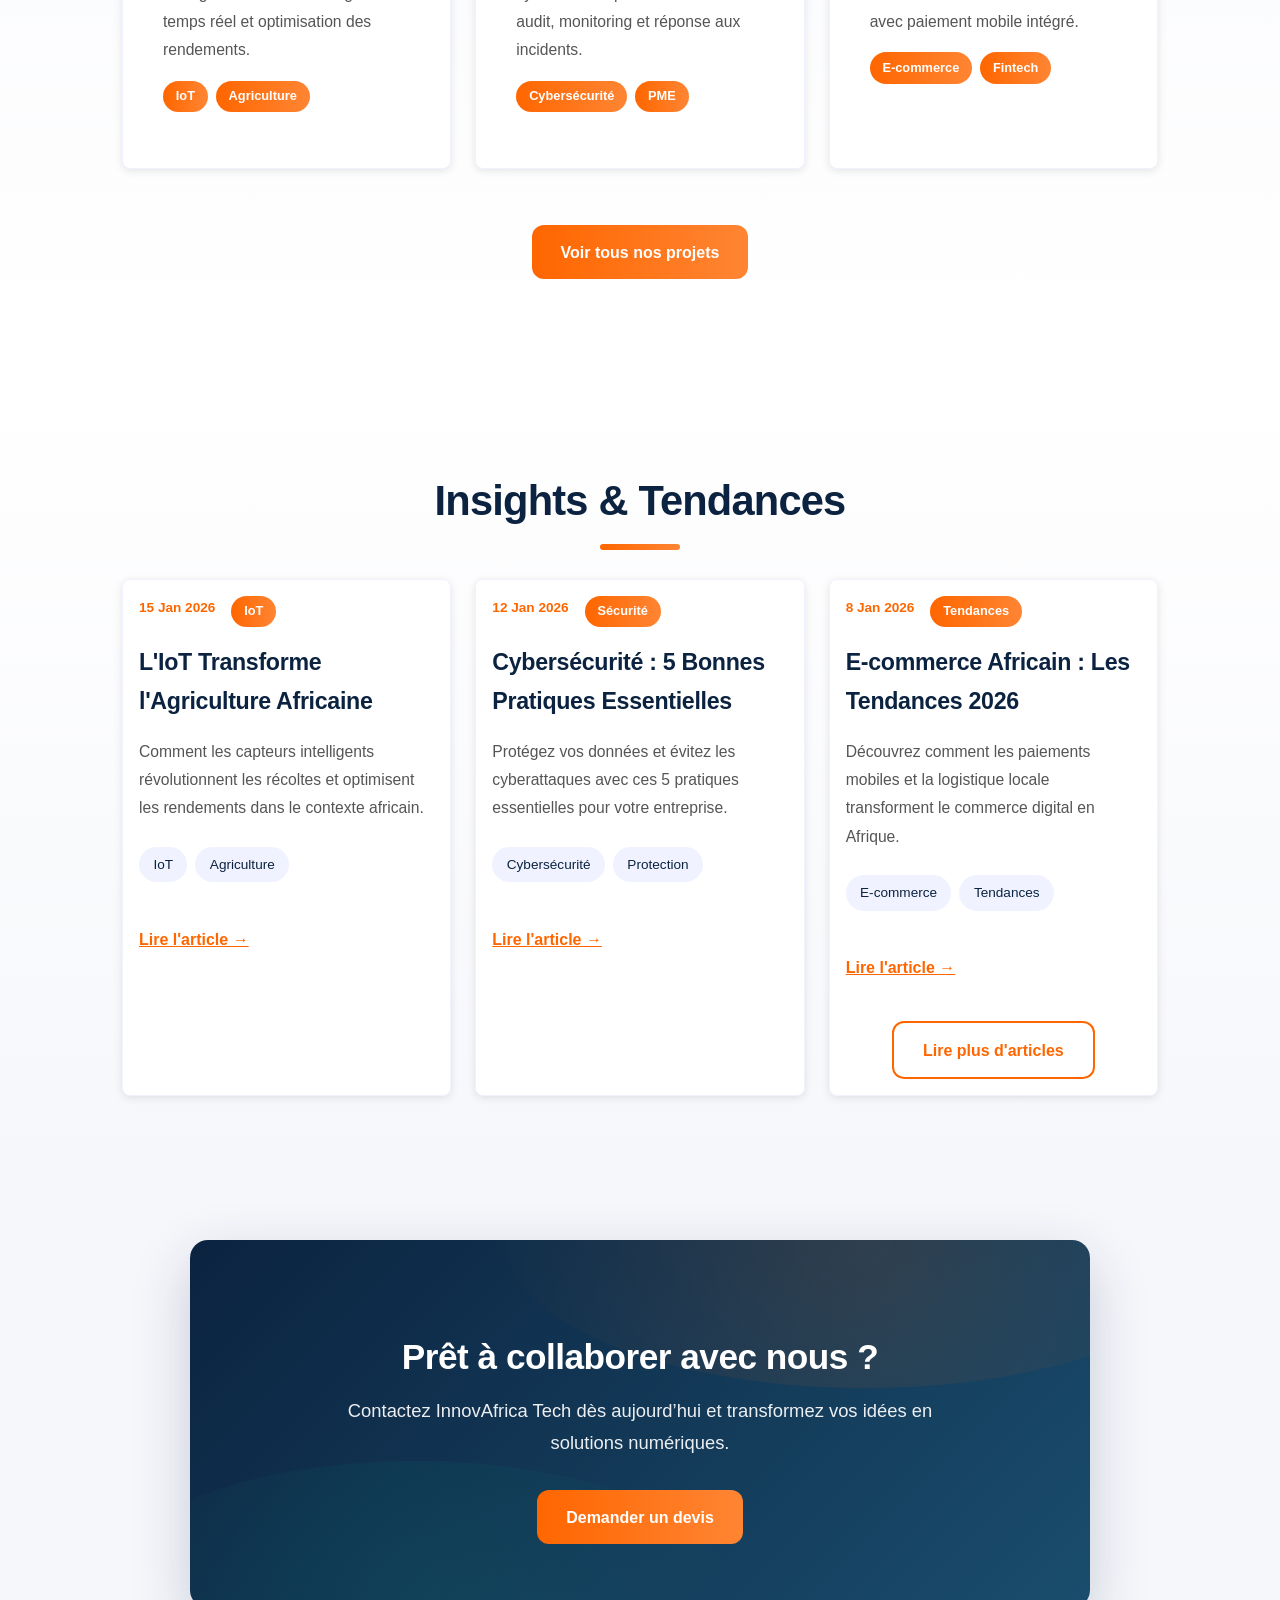
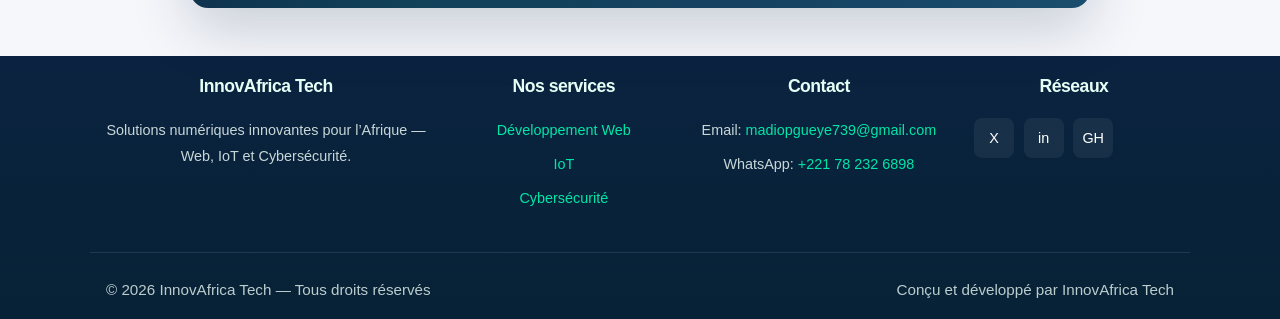
==== commit 99161b45: "Update index.html" ====
--- a/index.html
+++ b/index.html
@@ -112,7 +112,7 @@
     <h2 class="section-title">Nos Réalisations</h2>
     <div class="projects-grid grid">
     <div class="project-card">
-      <img src="assets/images/projet1.jpg" alt="SmartFarm">
+      <img src="assets/images/projet1.png" alt="SmartFarm">
         <div class="project-content">
           <h3>SmartFarm</h3>
           <p>Solution IoT pour l'agriculture intelligente avec monitoring en temps réel et optimisation des rendements.</p>
@@ -123,7 +123,7 @@
         </div>
     </div>
     <div class="project-card">
-      <img src="assets/images/projet2.jpg" alt="SecureNet">
+      <img src="assets/images/projet2.png" alt="SecureNet">
         <div class="project-content">
           <h3>SecureNet</h3>
           <p>Plateforme complète de cybersécurité pour PME avec audit, monitoring et réponse aux incidents.</p>
@@ -132,8 +132,10 @@
             <span>PME</span>
           </div>
         </div>
+    </div>
+    
           <div class="project-card">
-            <img src="assets/images/projet3.jpg" alt="MarketPlace">
+            <img src="assets/images/projet3.jpeg" alt="MarketPlace">
             <div class="project-content">
               <h3>MarketPlace Africa</h3>
               <p>E-commerce innovant connectant vendeurs et acheteurs africains avec paiement mobile intégré.</p>
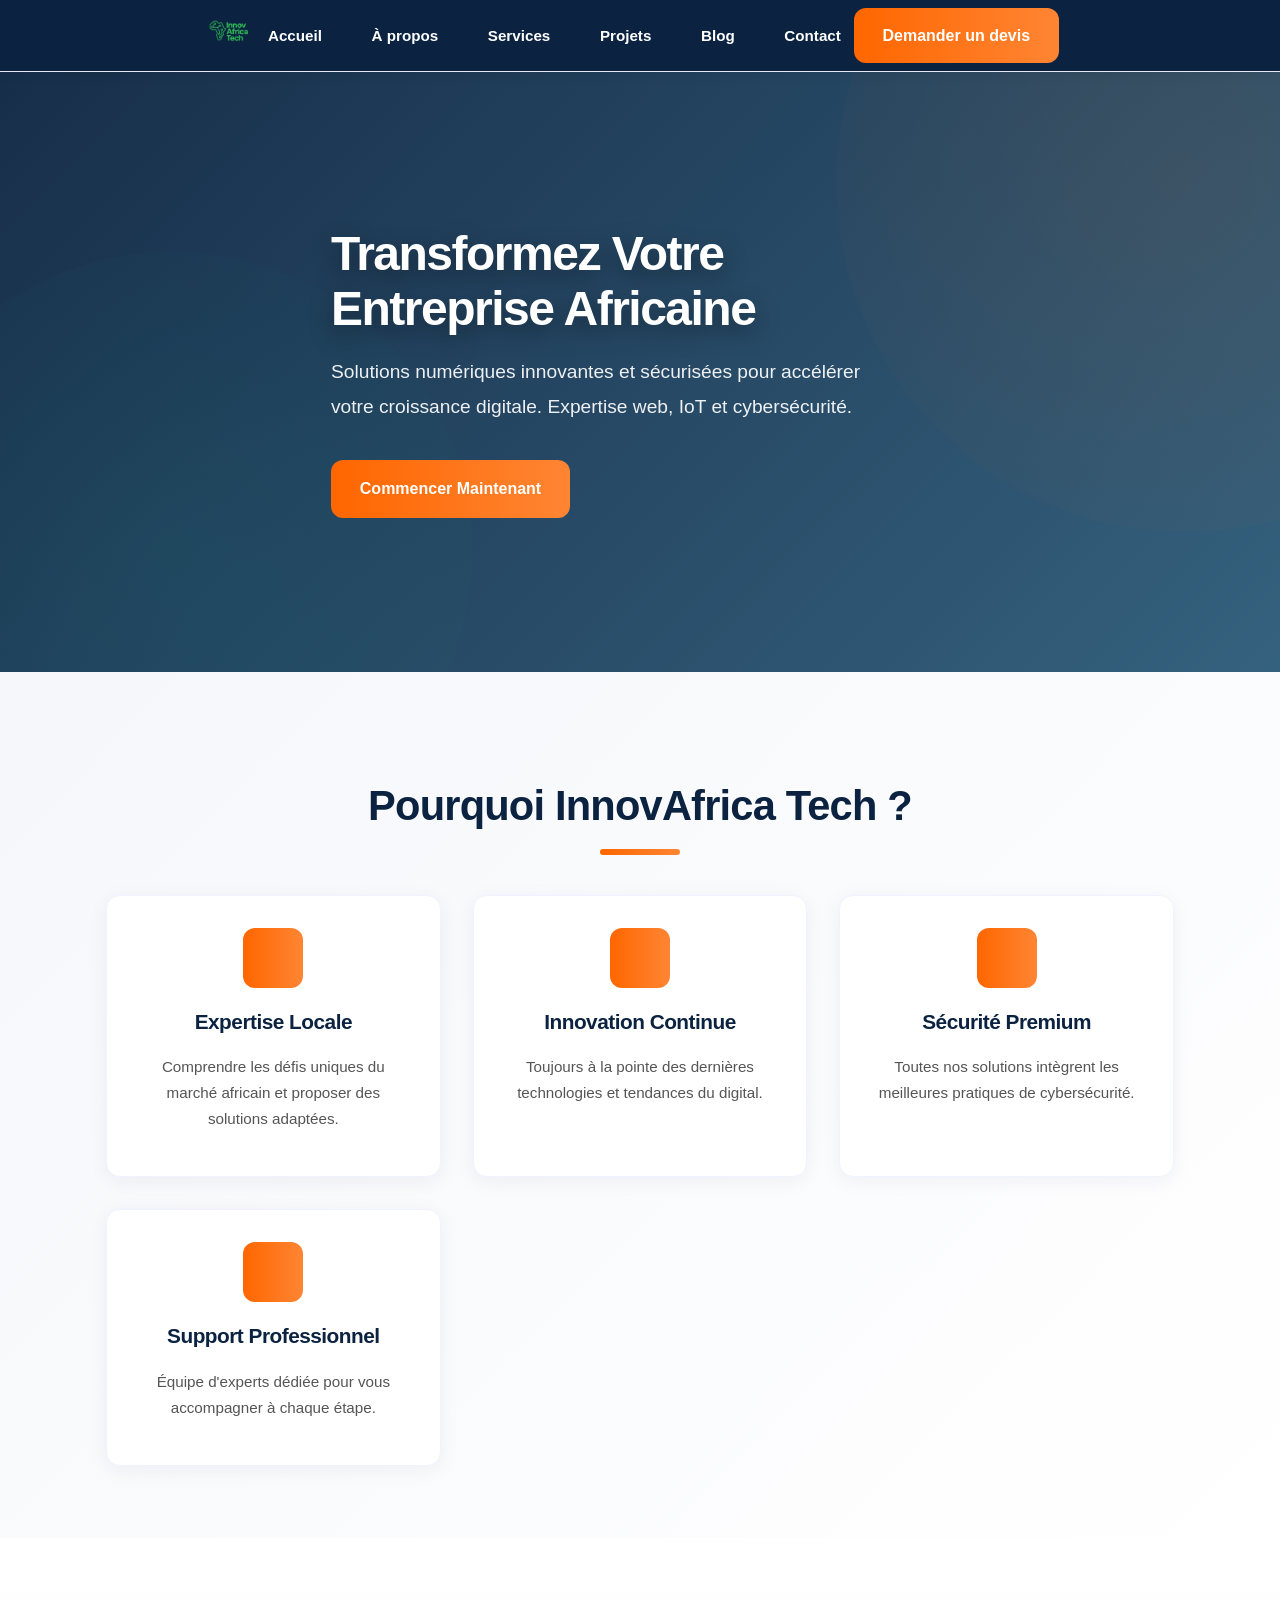
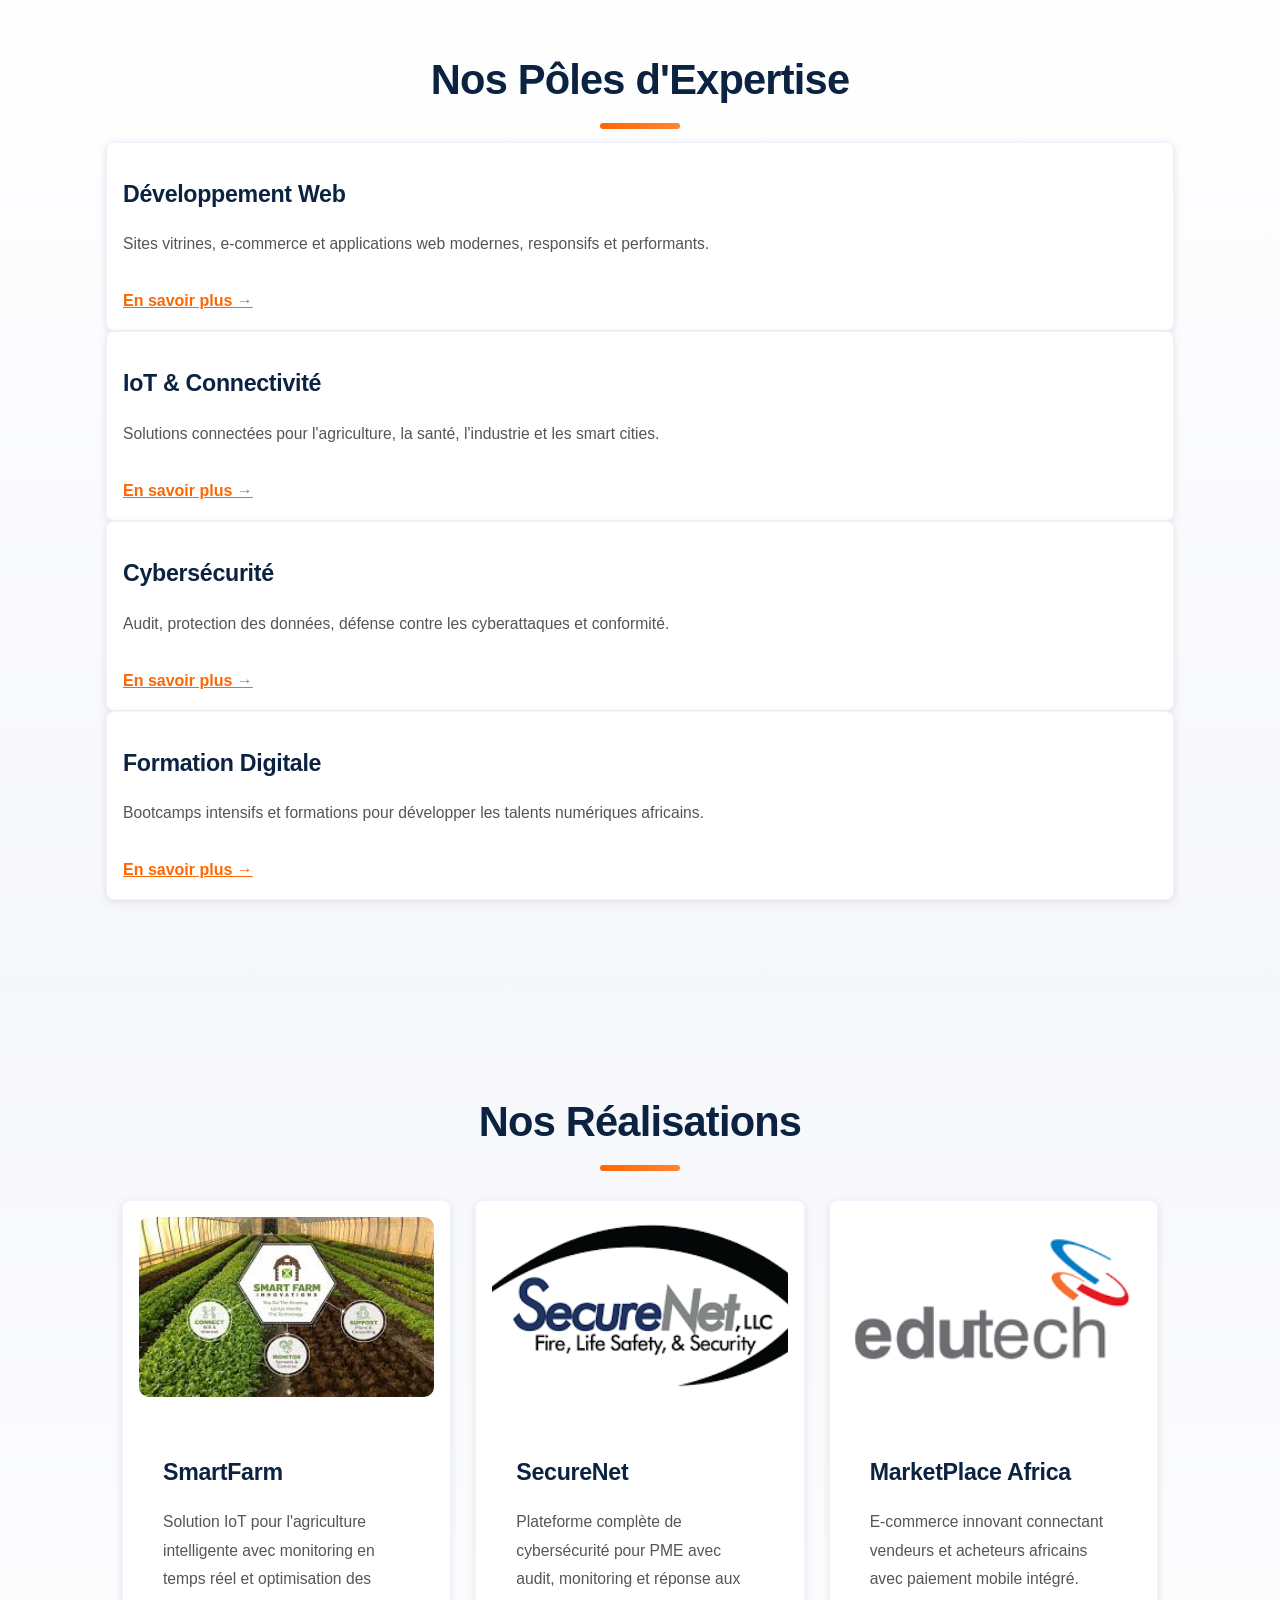
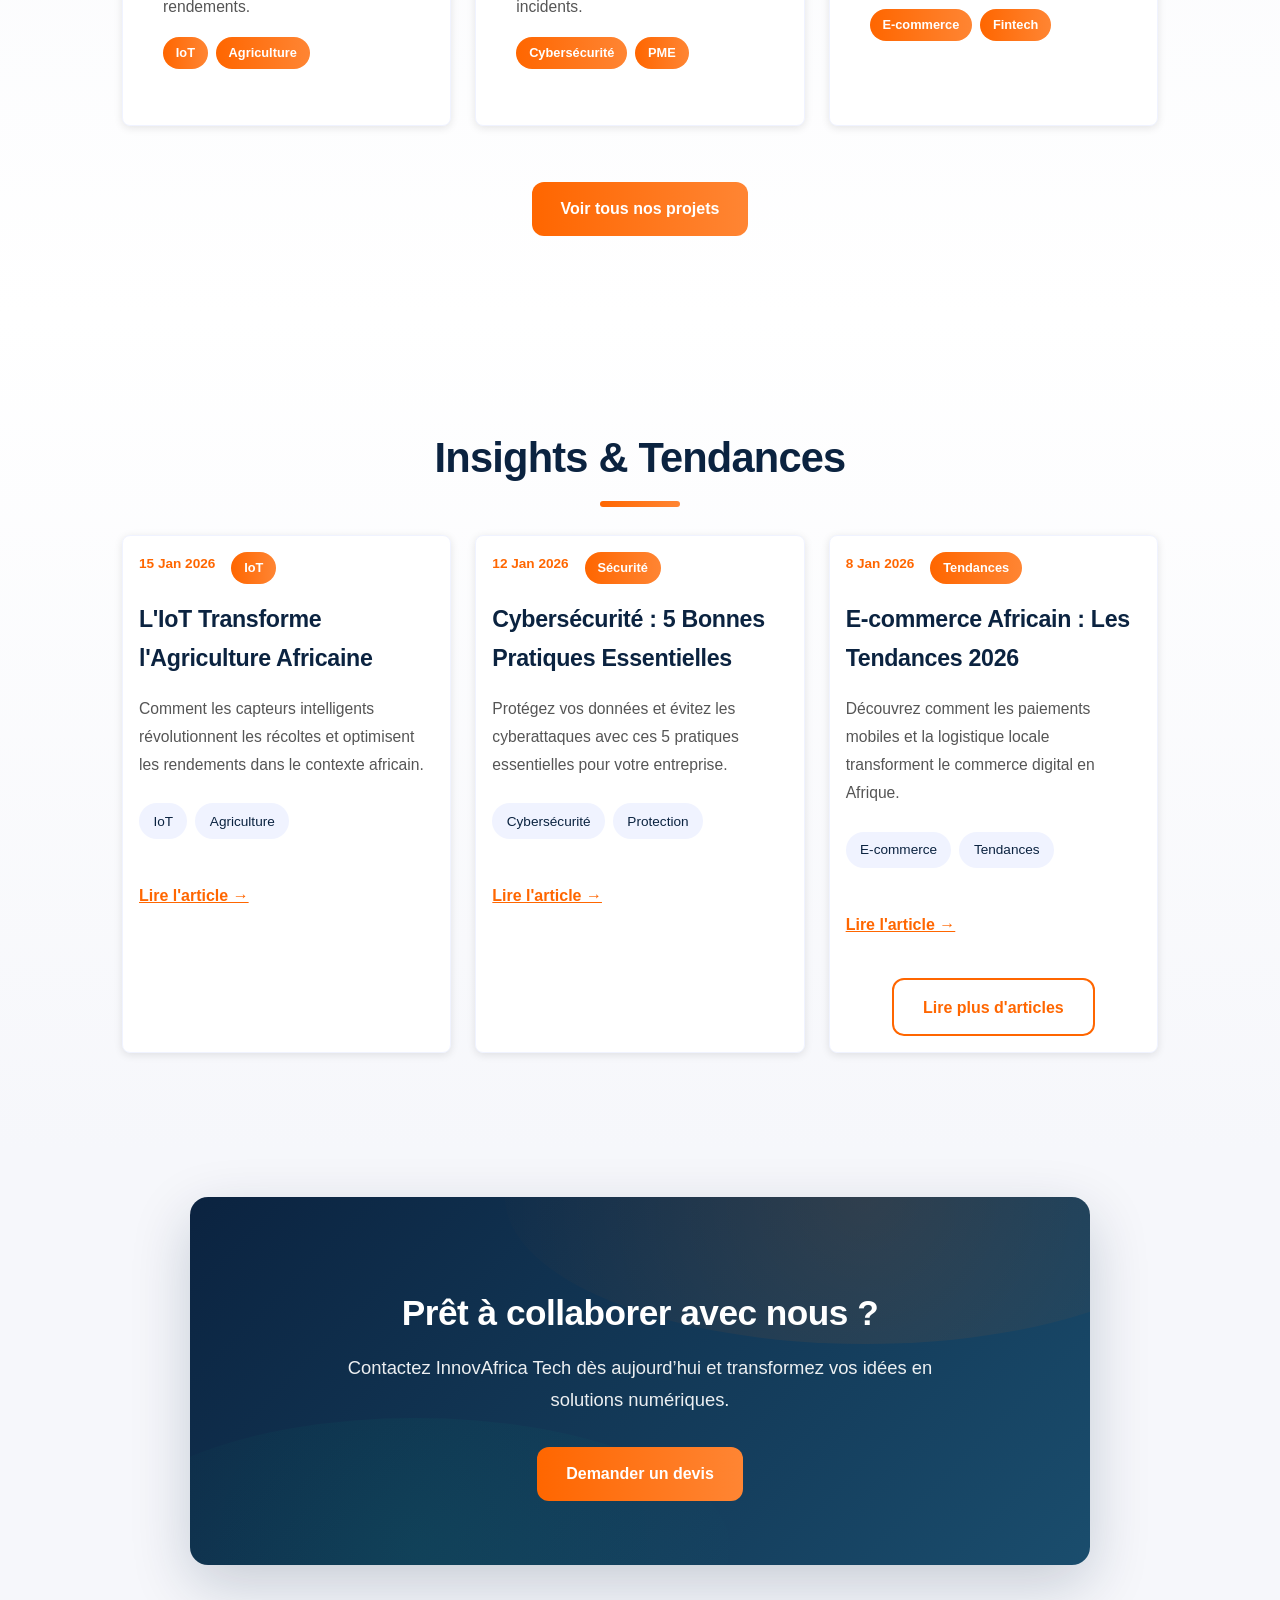
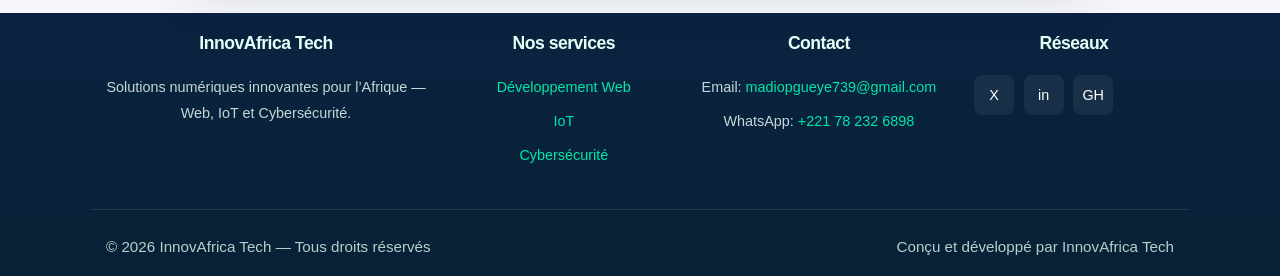
==== commit 14445427: "Update index.html" ====
--- a/index.html
+++ b/index.html
@@ -133,7 +133,6 @@
           </div>
         </div>
     </div>
-    
           <div class="project-card">
             <img src="assets/images/projet3.jpeg" alt="MarketPlace">
             <div class="project-content">
--- a/assets/css/style.css
+++ b/assets/css/style.css
@@ -27,6 +27,9 @@
   overflow-x:hidden;
 }
 
+/* Reserve space so fixed navbar does not cover content */
+body{padding-top:var(--nav-height)}
+
 h1,h2,h3,h4,h5,h6{font-weight:700;letter-spacing:-0.5px}
 h1{font-size:3.2rem;line-height:1.2}
 h2{font-size:2rem;line-height:1.3;margin-bottom:1.25rem}
@@ -42,10 +45,10 @@
 .navbar{
   background:var(--white);
   border-bottom:1px solid #e6e9ef;
-  position:sticky;top:0;z-index:1000;
-  box-shadow:0 2px 12px rgba(0,0,0,0.04);
-  animation:slideDown .4s ease;
-  padding:0.75rem 0;
+  position:fixed;top:0;left:0;right:0;z-index:1300;
+  box-shadow:0 2px 12px rgba(0,0,0,0.06);
+  animation:slideDown .24s ease;
+  padding:0.6rem 0;
 }
 .navbar .inner{
   display:flex;
@@ -54,6 +57,7 @@
   padding:0.75rem 0;
   flex-wrap:wrap;
 }
+.navbar .inner{position:relative}
 .logo img{height:48px}
 .nav-links{
   list-style:none;
@@ -89,8 +93,10 @@
   transform-origin:left;
 }
 .nav-links a:hover{color:var(--accent)}
-.actions{display:flex;gap:0.75rem}
-.burger{display:none;font-size:1.6rem;cursor:pointer;color:var(--blue)}
+.actions{display:flex;gap:0.75rem;order:2;margin-right:1rem}
+ .logo{order:0}
+ .nav-links{order:1}
+ .burger{display:none;font-size:1.6rem;cursor:pointer;color:var(--blue);order:3}
 
 /* Mobile responsive header */
 @media (max-width:900px){
@@ -125,12 +131,17 @@
   .nav-links a:hover{
     background:linear-gradient(135deg, #fff5e6, #e6f8f6);
   }
-  .burger{display:block}
+  .nav-links{z-index:1400}
+  .burger{display:block; order:3;}
   .actions{
-    order:3;
-    width:100%;
-    margin-top:0.5rem;
+    order:2;
+    width:auto;
+    margin-top:0;
     justify-content:flex-start;
+    margin-right:0.5rem;
+  }
+  .logo{order:0}
+  .nav-links{order:1}
   }
 }
 
@@ -952,12 +963,42 @@
 }
 
 .navbar {
+  --nav-height: 72px;
+  position: fixed;
+  top: 0;
+  left: 0;
+  right: 0;
+  height: var(--nav-height);
   background: var(--blue);
   color: white;
-  padding: 1rem 2rem;
+  padding: 0 1.5rem;
   display: flex;
   justify-content: space-between;
   align-items: center;
+  z-index: 9999;
+}
+
+/* ensure page content is not hidden under the fixed navbar */
+body { padding-top: var(--nav-height); }
+
+/* Mobile: make nav-links overlay and keep actions compact */
+@media(max-width: 991px) {
+  .nav-links {
+    position: absolute;
+    top: calc(var(--nav-height) + 6px);
+    right: 1rem;
+    z-index: 10001;
+    background: var(--blue);
+    border-radius: 8px;
+    padding: .75rem;
+    width: min(92vw, 320px);
+    box-shadow: 0 8px 24px rgba(0,0,0,.15);
+  }
+  .navbar .actions {
+    order: -1;
+    margin-right: 1rem;
+    width: auto !important;
+  }
 }
 
 .nav-links {
